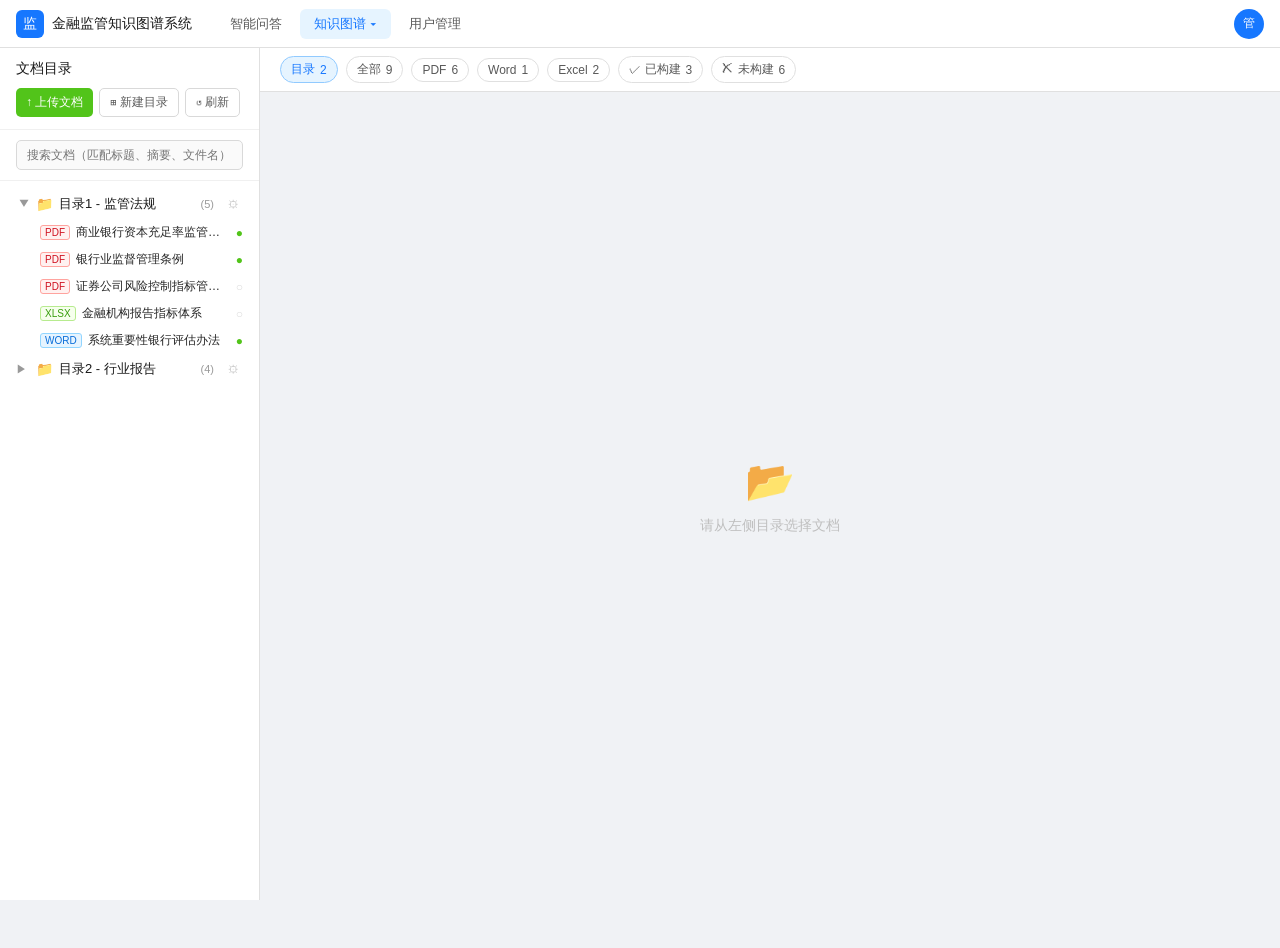
==== kg-system/index.html @ c1313020 "first commit" ====
<!DOCTYPE html>
<html lang="zh-CN">
<head>
<meta charset="UTF-8">
<meta name="viewport" content="width=device-width, initial-scale=1.0">
<title>金融监管知识图谱系统</title>
<style>
*{margin:0;padding:0;box-sizing:border-box}
body{font-family:-apple-system,BlinkMacSystemFont,'Segoe UI','PingFang SC','Microsoft YaHei',sans-serif;font-size:13px;color:#1a1a1a;background:#f0f2f5;height:100vh;overflow:hidden}
/* Top Nav */
.topnav{display:flex;align-items:center;height:48px;background:#fff;border-bottom:0.5px solid #e0e0e0;padding:0 16px;gap:4px;position:fixed;top:0;left:0;right:0;z-index:100}
.topnav .logo{display:flex;align-items:center;gap:8px;margin-right:20px}
.topnav .logo-icon{width:28px;height:28px;background:#1677ff;border-radius:6px;display:flex;align-items:center;justify-content:center;color:#fff;font-size:14px;font-weight:500}
.topnav .logo-text{font-size:14px;font-weight:500;color:#1a1a1a}
.nav-item{padding:6px 14px;border-radius:6px;cursor:pointer;font-size:13px;color:#595959;white-space:nowrap;transition:background 0.15s}
.nav-item:hover{background:#f5f5f5;color:#1a1a1a}
.nav-item.active{color:#1677ff;background:#e6f4ff}
.nav-item.active.kg{color:#1677ff}
.nav-item{position:relative}
.kg-submenu{position:absolute;top:100%;left:0;background:#fff;border:0.5px solid #e0e0e0;border-radius:6px;box-shadow:0 4px 12px rgba(0,0,0,0.1);padding:4px 0;min-width:140px;display:none;z-index:200;margin-top:4px}
.kg-submenu.show{display:block}
.kg-submenu-item{padding:8px 16px;font-size:13px;color:#595959;cursor:pointer;white-space:nowrap;transition:all 0.15s}
.kg-submenu-item:hover{background:#f0f6ff;color:#1677ff}
.nav-sep{flex:1}
.user-avatar{width:30px;height:30px;border-radius:50%;background:#1677ff;color:#fff;display:flex;align-items:center;justify-content:center;font-size:12px;font-weight:500;cursor:pointer}
/* Layout */
.main-layout{display:flex;height:calc(100vh - 48px);margin-top:48px}
/* Sidebar */
.sidebar{width:260px;background:#fff;border-right:0.5px solid #e0e0e0;display:flex;flex-direction:column;flex-shrink:0}
.sidebar-header{padding:12px 16px;border-bottom:0.5px solid #f0f0f0}
.sidebar-title{font-size:14px;font-weight:500;color:#1a1a1a;margin-bottom:10px}
.sidebar-actions{display:flex;gap:6px}
.btn{display:inline-flex;align-items:center;gap:4px;padding:5px 10px;border-radius:5px;font-size:12px;cursor:pointer;border:none;white-space:nowrap;transition:all 0.15s}
.btn-primary{background:#1677ff;color:#fff}
.btn-primary:hover{background:#0d6efd}
.btn-outline{background:#fff;color:#595959;border:0.5px solid #d9d9d9}
.btn-outline:hover{background:#fafafa;color:#1a1a1a}
.btn-success{background:#52c41a;color:#fff}
.btn-success:hover{background:#49b318}
.btn-danger{background:#ff4d4f;color:#fff}
.btn-danger:hover{background:#e84446}
.btn-warning{background:#fa8c16;color:#fff}
.search-box{padding:10px 16px;border-bottom:0.5px solid #f0f0f0}
.search-input{width:100%;height:30px;border:0.5px solid #d9d9d9;border-radius:5px;padding:0 10px;font-size:12px;color:#595959;outline:none;background:#fafafa}
.search-input:focus{border-color:#1677ff;background:#fff}
.tree-area{flex:1;overflow-y:auto;padding:8px 0}
.tree-dir{cursor:pointer}
.tree-dir-header{display:flex;align-items:center;gap:6px;padding:6px 16px;cursor:pointer;transition:background 0.12s}
.tree-dir-header:hover{background:#f5f5f5}
.tree-arrow{width:14px;color:#999;font-size:11px;transition:transform 0.2s;display:inline-block}
.tree-arrow.open{transform:rotate(90deg)}
.dir-icon{color:#faad14;font-size:14px}
.dir-name{flex:1;font-size:13px;color:#1a1a1a}
.dir-count{font-size:11px;color:#999;padding:0 4px}
.tree-files{padding-left:8px}
.tree-file{display:flex;align-items:center;gap:6px;padding:5px 16px 5px 32px;cursor:pointer;border-radius:0;transition:background 0.12s;position:relative}
.tree-file:hover{background:#f0f6ff}
.tree-file.selected{background:#e6f4ff}
.file-type-badge{font-size:10px;padding:1px 4px;border-radius:3px;font-weight:500;flex-shrink:0}
.badge-pdf{background:#fff1f0;color:#cf1322;border:0.5px solid #ffa39e}
.badge-xlsx{background:#f6ffed;color:#389e0d;border:0.5px solid #b7eb8f}
.badge-word{background:#e6f4ff;color:#096dd9;border:0.5px solid #91d5ff}
.file-name{flex:1;font-size:12px;color:#262626;overflow:hidden;text-overflow:ellipsis;white-space:nowrap}
.file-status{width:14px;height:14px;flex-shrink:0}
.status-built{color:#52c41a;font-size:12px}
.status-unbuilt{color:#d9d9d9;font-size:12px}
/* Content area */
.content{flex:1;display:flex;flex-direction:column;overflow:hidden;background:#f0f2f5}
/* Stats bar */
.stats-bar{background:#fff;border-bottom:0.5px solid #e0e0e0;padding:8px 20px;display:flex;align-items:center;gap:8px;flex-shrink:0}
.stat-chip{display:flex;align-items:center;gap:5px;padding:4px 10px;border-radius:16px;font-size:12px;cursor:pointer;border:0.5px solid #e0e0e0;color:#595959;background:#fff;transition:all 0.15s}
.stat-chip:hover{border-color:#1677ff;color:#1677ff}
.stat-chip.active{background:#e6f4ff;border-color:#91caff;color:#1677ff}
.stat-chip .count{font-weight:500}
/* Doc view */
.doc-view{flex:1;overflow:hidden;display:flex;flex-direction:column}
.doc-header{background:#fff;border-bottom:0.5px solid #e0e0e0;padding:12px 20px;flex-shrink:0}
.doc-title-row{display:flex;align-items:center;justify-content:space-between;margin-bottom:8px}
.doc-title{font-size:15px;font-weight:500;color:#1a1a1a}
.doc-actions{display:flex;gap:6px;align-items:center}
.doc-meta-row{display:flex;align-items:center;gap:6px;margin-bottom:8px}
.doc-tag{font-size:11px;padding:2px 7px;border-radius:3px;font-weight:500}
.doc-tag-pdf{background:#fff1f0;color:#cf1322;border:0.5px solid #ffa39e}
.doc-tag-unbuilt{background:#fff;color:#8c8c8c;border:0.5px solid #d9d9d9}
.doc-tag-built{background:#f6ffed;color:#389e0d;border:0.5px solid #b7eb8f}
.doc-info{display:flex;align-items:center;gap:16px;font-size:12px;color:#8c8c8c}
.doc-content-tabs{display:flex;gap:0;border-bottom:0.5px solid #e0e0e0;margin-top:8px}
.doc-tab{padding:6px 14px;font-size:12px;cursor:pointer;color:#8c8c8c;border-bottom:2px solid transparent;margin-bottom:-1px}
.doc-tab.active{color:#1677ff;border-bottom-color:#1677ff;font-weight:500}
.doc-body{flex:1;overflow-y:auto;background:#f8f8f8;display:flex;flex-direction:column}
.pdf-preview{padding:16px;display:flex;gap:16px}
.pdf-thumbs{display:flex;flex-direction:column;gap:8px;width:100px;flex-shrink:0}
.pdf-thumb{background:#fff;border:0.5px solid #e0e0e0;border-radius:4px;overflow:hidden;cursor:pointer;text-align:center}
.pdf-thumb.active{border-color:#1677ff}
.pdf-thumb-img{width:100%;height:72px;background:linear-gradient(135deg,#f0f2f5 0%,#e8eaed 100%);display:flex;align-items:center;justify-content:center;color:#bfbfbf;font-size:10px}
.pdf-thumb-num{font-size:10px;color:#8c8c8c;padding:2px 0}
.pdf-main{flex:1;background:#fff;border:0.5px solid #e0e0e0;border-radius:6px;padding:24px;min-height:400px}
.pdf-content-title{font-size:16px;font-weight:500;text-align:center;margin-bottom:8px;color:#1a1a1a}
.pdf-content-sub{font-size:12px;text-align:center;color:#8c8c8c;margin-bottom:4px}
.pdf-content-inst{font-size:11px;text-align:center;color:#8c8c8c;margin-bottom:16px}
.pdf-content-abs{background:#f8f8f8;border-left:3px solid #1677ff;padding:12px 14px;margin-bottom:12px;font-size:12px;line-height:1.7;color:#434343}
.pdf-content-label{font-size:11px;color:#8c8c8c;font-weight:500;margin-bottom:4px}
.pdf-content-body{font-size:12px;line-height:1.8;color:#434343}
/* Extracted content */
.extract-content{padding:16px}
.extract-header{display:flex;align-items:center;justify-content:space-between;margin-bottom:12px}
.extract-title{font-size:13px;font-weight:500;color:#1a1a1a}
.extract-count{font-size:12px;color:#8c8c8c}
.extract-body{background:#fff;border-radius:6px;border:0.5px solid #e0e0e0;padding:16px;font-size:12px;line-height:1.9;color:#434343}
.extract-body table{width:100%;border-collapse:collapse;margin-top:8px}
.extract-body td,th{border:0.5px solid #e0e0e0;padding:6px 10px;font-size:12px}
.extract-body th{background:#fafafa;font-weight:500}
/* Build modal */
.modal-overlay{position:fixed;top:0;left:0;right:0;bottom:0;background:rgba(0,0,0,0.45);z-index:1000;display:flex;align-items:center;justify-content:center}
.modal{background:#fff;border-radius:10px;width:460px;max-width:90vw;overflow:hidden}
.modal-header{padding:16px 20px;border-bottom:0.5px solid #f0f0f0;display:flex;align-items:center;justify-content:space-between}
.modal-title{font-size:14px;font-weight:500;color:#1a1a1a}
.modal-close{cursor:pointer;color:#8c8c8c;font-size:18px;line-height:1}
.modal-body{padding:20px}
.modal-footer{padding:12px 20px;border-top:0.5px solid #f0f0f0;display:flex;justify-content:flex-end;gap:8px}
.build-option{display:flex;align-items:flex-start;gap:10px;padding:12px 14px;border-radius:8px;border:0.5px solid #e0e0e0;cursor:pointer;margin-bottom:10px;transition:all 0.15s}
.build-option:hover{border-color:#1677ff;background:#f0f6ff}
.build-option.selected{border-color:#1677ff;background:#e6f4ff}
.build-option-radio{width:16px;height:16px;border-radius:50%;border:2px solid #d9d9d9;flex-shrink:0;margin-top:1px;position:relative}
.build-option.selected .build-option-radio{border-color:#1677ff}
.build-option.selected .build-option-radio::after{content:'';position:absolute;top:2px;left:2px;right:2px;bottom:2px;border-radius:50%;background:#1677ff}
.build-option-info .label{font-size:13px;font-weight:500;color:#1a1a1a;margin-bottom:2px}
.build-option-info .desc{font-size:12px;color:#8c8c8c}
/* Progress bar */
.build-progress{background:#f6ffed;border:0.5px solid #b7eb8f;border-radius:8px;padding:14px 16px;margin-bottom:12px}
.progress-title{display:flex;align-items:center;gap:8px;margin-bottom:8px}
.progress-dot{width:8px;height:8px;border-radius:50%;background:#52c41a;animation:pulse 1s infinite}
@keyframes pulse{0%,100%{opacity:1}50%{opacity:0.4}}
.progress-label{font-size:13px;font-weight:500;color:#1a1a1a}
.progress-link{font-size:12px;color:#1677ff;cursor:pointer;margin-left:auto}
.progress-bar-wrap{background:#e0e0e0;border-radius:4px;height:6px;margin-bottom:6px;overflow:hidden}
.progress-bar-fill{height:100%;border-radius:4px;background:#52c41a;transition:width 0.5s ease}
.progress-pct{font-size:12px;color:#52c41a;text-align:right}
.progress-step{font-size:12px;color:#8c8c8c}
/* KG Management */
.kg-page{flex:1;overflow-y:auto;padding:20px}
.kg-page-header{background:#fff;border-radius:8px;padding:16px 20px;margin-bottom:16px;border:0.5px solid #e0e0e0}
.kg-page-title{font-size:15px;font-weight:500;color:#1a1a1a;margin-bottom:4px}
.kg-page-sub{font-size:12px;color:#8c8c8c}
.kg-header-actions{display:flex;gap:8px;margin-top:12px}
/* Stats cards */
.stats-grid{display:grid;grid-template-columns:repeat(4,1fr);gap:12px;margin-bottom:16px}
.stat-card{background:#fff;border-radius:8px;padding:16px;border:0.5px solid #e0e0e0;text-align:center}
.stat-card .num{font-size:28px;font-weight:500;color:#1677ff;margin-bottom:4px}
.stat-card .lbl{font-size:12px;color:#8c8c8c}
/* Tag cloud */
.tag-section{background:#fff;border-radius:8px;padding:16px 20px;margin-bottom:16px;border:0.5px solid #e0e0e0}
.tag-section-title{font-size:13px;font-weight:500;color:#1a1a1a;margin-bottom:10px}
.tag-cloud{display:flex;flex-wrap:wrap;gap:6px}
.tag-item{display:inline-flex;align-items:center;gap:4px;font-size:12px;padding:3px 8px;border-radius:12px;cursor:pointer;transition:all 0.15s}
/* Node mgmt table */
.table-section{background:#fff;border-radius:8px;padding:0;border:0.5px solid #e0e0e0;overflow:hidden;margin-bottom:16px}
.table-header{display:flex;align-items:center;justify-content:space-between;padding:12px 16px;border-bottom:0.5px solid #f0f0f0}
.table-header-title{font-size:13px;font-weight:500;color:#1a1a1a}
.table-filters{display:flex;gap:8px;align-items:center}
.filter-select{height:28px;border:0.5px solid #d9d9d9;border-radius:5px;padding:0 8px;font-size:12px;color:#595959;outline:none;background:#fff;cursor:pointer}
table.data-table{width:100%;border-collapse:collapse}
table.data-table th{background:#fafafa;font-size:12px;font-weight:500;color:#8c8c8c;padding:8px 14px;text-align:left;border-bottom:0.5px solid #f0f0f0;white-space:nowrap}
table.data-table td{font-size:12px;color:#434343;padding:9px 14px;border-bottom:0.5px solid #f5f5f5}
table.data-table tr:last-child td{border-bottom:none}
table.data-table tr:hover td{background:#fafafe}
.node-dot{display:inline-block;width:8px;height:8px;border-radius:50%;margin-right:5px}
.op-link{color:#1677ff;cursor:pointer;font-size:12px;margin-right:8px}
.op-link:hover{text-decoration:underline}
.op-link.danger{color:#ff4d4f}
/* KG Visualization */
.vis-page{flex:1;overflow:hidden;position:relative}
.vis-toolbar{position:absolute;top:12px;left:50%;transform:translateX(-50%);display:flex;gap:6px;z-index:10;background:#fff;border-radius:20px;padding:5px 10px;border:0.5px solid #e0e0e0}
.vis-tool-btn{padding:4px 10px;border-radius:14px;font-size:12px;cursor:pointer;color:#595959;border:none;background:transparent;transition:all 0.15s}
.vis-tool-btn:hover{background:#f0f0f0;color:#1a1a1a}
.vis-tool-btn.active{background:#e6f4ff;color:#1677ff}
.vis-legend{position:absolute;right:16px;top:140px;background:#fff;border:0.5px solid #e0e0e0;border-radius:8px;padding:12px 14px;z-index:10}
.vis-legend-title{font-size:12px;font-weight:500;color:#1a1a1a;margin-bottom:8px}
.vis-legend-item{display:flex;align-items:center;gap:6px;margin-bottom:5px;font-size:11px;color:#595959;cursor:pointer}
.vis-legend-dot{width:10px;height:10px;border-radius:50%;flex-shrink:0}
.vis-rel-filter-item{display:flex;align-items:center;gap:4px;font-size:12px;color:#595959;cursor:pointer;white-space:nowrap}
.vis-rel-filter-item input[type="checkbox"]{width:14px;height:14px;cursor:pointer;accent-color:#1677ff}
.vis-rel-filter-item.disabled{color:#bfbfbf;opacity:0.6}
.vis-svg{width:100%;height:100%}
.vis-node{cursor:pointer;transition:opacity 0.2s}
.vis-node:hover .node-circle{stroke-width:2.5}
.vis-label{font-size:10px;fill:#1a1a1a;text-anchor:middle;pointer-events:none}
.vis-edge-label{font-size:9px;fill:#8c8c8c}
/* Tabs */
.sub-tabs{display:flex;padding:12px 20px 0;gap:0;background:#fff;border-bottom:0.5px solid #e0e0e0}
.sub-tab{padding:8px 16px;font-size:13px;cursor:pointer;color:#8c8c8c;border-bottom:2px solid transparent;margin-bottom:-1px;transition:all 0.15s}
.sub-tab:hover{color:#1a1a1a}
.sub-tab.active{color:#1677ff;border-bottom-color:#1677ff;font-weight:500}
/* Toast */
.toast{position:fixed;top:64px;left:50%;transform:translateX(-50%);background:#fff;border:0.5px solid #b7eb8f;border-radius:8px;padding:10px 16px;font-size:13px;color:#389e0d;z-index:2000;display:flex;align-items:center;gap:8px;box-shadow:0 4px 12px rgba(0,0,0,0.1)}
.toast.hide{display:none}
/* scrollbar */
::-webkit-scrollbar{width:5px;height:5px}
::-webkit-scrollbar-track{background:transparent}
::-webkit-scrollbar-thumb{background:#e0e0e0;border-radius:3px}
::-webkit-scrollbar-thumb:hover{background:#bfbfbf}
.hidden{display:none!important}
</style>
</head>
<body>

<!-- Top Nav -->
<nav class="topnav">
  <div class="logo">
    <div class="logo-icon">监</div>
    <div class="logo-text">金融监管知识图谱系统</div>
  </div>
  <div class="nav-item" onclick="switchNav('qa')">智能问答</div>
  <div class="nav-item active kg" id="nav-kg" onclick="toggleKgMenu(event)">
    知识图谱 ▾
    <div class="kg-submenu" id="kgSubmenu">
      <div class="kg-submenu-item" onclick="switchNav('kg-docs');event.stopPropagation()">文档管理</div>
      <div class="kg-submenu-item" onclick="switchNav('kg-manage');event.stopPropagation()">图谱管理</div>
      <div class="kg-submenu-item" onclick="switchNav('kg-vis');event.stopPropagation()">图谱可视化</div>
    </div>
  </div>
  <div class="nav-item" onclick="switchNav('user')">用户管理</div>
  <div class="nav-sep"></div>
  <div class="user-avatar">管</div>
</nav>

<!-- Main Layout -->
<div class="main-layout">

  <!-- Sidebar -->
  <div class="sidebar" id="sidebar">
    <div class="sidebar-header">
      <div class="sidebar-title">文档目录</div>
      <div class="sidebar-actions">
        <button class="btn btn-success" onclick="showUpload()">↑ 上传文档</button>
        <button class="btn btn-outline" onclick="showNewDir()">⊞ 新建目录</button>
        <button class="btn btn-outline" onclick="">↺ 刷新</button>
      </div>
    </div>
    <div class="search-box">
      <input class="search-input" placeholder="搜索文档（匹配标题、摘要、文件名）" />
    </div>
    <div class="tree-area" id="treeArea"></div>
  </div>

  <!-- Content -->
  <div class="content" id="mainContent">
    <!-- Stats Bar -->
    <div class="stats-bar" id="statsBar">
      <div class="stat-chip active" onclick="filterType('all')"><span>目录</span><span class="count" id="countDir">2</span></div>
      <div class="stat-chip" onclick="filterType('all')"><span>全部</span><span class="count" id="countAll">9</span></div>
      <div class="stat-chip" onclick="filterType('pdf')"><span>PDF</span><span class="count" id="countPdf">6</span></div>
      <div class="stat-chip" onclick="filterType('word')"><span>Word</span><span class="count" id="countWord">1</span></div>
      <div class="stat-chip" onclick="filterType('excel')"><span>Excel</span><span class="count" id="countExcel">2</span></div>
      <div class="stat-chip" onclick="filterBuilt('built')"><span>✓ 已构建</span><span class="count" id="countBuilt">3</span></div>
      <div class="stat-chip" onclick="filterBuilt('unbuilt')"><span>✗ 未构建</span><span class="count" id="countUnbuilt">6</span></div>
    </div>
    <!-- Doc View placeholder -->
    <div id="docView" class="doc-view">
      <div style="flex:1;display:flex;align-items:center;justify-content:center;color:#bfbfbf;flex-direction:column;gap:12px">
        <div style="font-size:40px">📂</div>
        <div style="font-size:14px">请从左侧目录选择文档</div>
      </div>
    </div>
    <!-- KG Management Page -->
    <div id="kgManagePage" class="hidden" style="flex:1;overflow:hidden;display:flex;flex-direction:column">
      <div class="sub-tabs" id="kgSubTabs" style="display:none">
        <div class="sub-tab active" id="tab-overview" onclick="switchKgTab('overview')">图谱概览</div>
      </div>
      <div class="kg-page" id="kgPageContent"></div>
    </div>
    <!-- KG Visualization Page -->
    <div id="kgVisPage" class="hidden" style="flex:1;overflow:hidden;position:relative;background:#f8f9fc">
      <!-- 标题栏 -->
      <div style="position:absolute;top:0;left:0;right:0;height:48px;background:#fff;border-bottom:0.5px solid #e0e0e0;display:flex;align-items:center;justify-content:space-between;padding:0 20px;z-index:15">
        <div style="font-size:15px;font-weight:500;color:#1a1a1a">金融监管知识图谱可视化</div>
        <div style="display:flex;gap:8px;align-items:center">
          <button class="btn btn-primary" style="font-size:12px;padding:5px 14px" onclick="renderVis()">↺ 刷新图谱</button>
          <button class="btn btn-outline" style="font-size:12px;padding:5px 14px" onclick="resetVisLayout()">⟲ 重置布局</button>
          <button class="btn btn-outline" style="font-size:12px;padding:5px 14px" onclick="showPage('docs');currentTab='kg';renderDocView();setTimeout(()=>renderDocKg(),80)">← 返回</button>
        </div>
      </div>
      <!-- 关系类型过滤 -->
      <div style="position:absolute;top:48px;left:0;right:0;background:#fff;border-bottom:0.5px solid #e0e0e0;padding:10px 20px;z-index:14;display:flex;align-items:flex-start;gap:10px;flex-wrap:wrap">
        <span style="font-size:12px;color:#8c8c8c;white-space:nowrap;margin-top:2px">关系类型过滤:</span>
        <div id="visRelFilter" style="display:flex;gap:8px;flex-wrap:wrap;align-items:center"></div>
      </div>
      <!-- 工具栏 -->
      <div class="vis-toolbar" style="top:96px;flex-wrap:wrap;max-width:90%;justify-content:flex-start">
        <button class="vis-tool-btn active" onclick="switchVisMode('all',this)">全图</button>
        <button class="vis-tool-btn" onclick="switchVisMode('doc',this)">按文档</button>
        <button class="vis-tool-btn" onclick="switchVisMode('type',this)">按类型</button>
        <button class="vis-tool-btn" onclick="switchVisMode('rel',this)">按关系</button>
        <button class="vis-tool-btn" onclick="if(simRef)simRef.stop()">暂停</button>
        <div style="width:1px;height:20px;background:#e0e0e0;margin:0 6px"></div>
        <!-- 布局设置 -->
        <select id="visLayoutSelect" onchange="changeVisLayout(this.value)" style="height:26px;border:0.5px solid #d9d9d9;border-radius:14px;padding:0 10px;font-size:12px;color:#595959;background:#fff;cursor:pointer;outline:none">
          <option value="force">力导向布局</option>
          <option value="circular">圆形布局</option>
          <option value="radial">辐射布局</option>
        </select>
        <!-- 显示数量 -->
        <select id="visLimitSelect" onchange="changeVisLimit(this.value)" style="height:26px;border:0.5px solid #d9d9d9;border-radius:14px;padding:0 10px;font-size:12px;color:#595959;background:#fff;cursor:pointer;outline:none">
          <option value="50">显示50条</option>
          <option value="100" selected>显示100条</option>
          <option value="200">显示200条</option>
          <option value="500">显示500条</option>
          <option value="all">显示全部</option>
        </select>
        <!-- 搜索节点 -->
        <div style="display:flex;align-items:center;gap:4px;background:#f5f5f5;border-radius:14px;padding:0 10px;height:26px">
          <span style="font-size:12px;color:#8c8c8c">🔍</span>
          <input id="visSearchInput" type="text" placeholder="搜索节点" onkeydown="if(event.key==='Enter')searchVisNode()" style="border:none;background:transparent;outline:none;font-size:12px;color:#595959;width:80px">
          <select id="visDepthSelect" onchange="searchVisNode()" style="border:none;background:transparent;outline:none;font-size:11px;color:#8c8c8c;cursor:pointer;padding:0">
            <option value="1">1级</option>
            <option value="2" selected>2级</option>
            <option value="3">3级</option>
          </select>
        </div>
        <button id="visSearchBtn" class="vis-tool-btn" onclick="searchVisNode()" style="background:#e6f4ff;color:#1677ff">查找</button>
      </div>
      <div id="kgLegend" class="vis-legend" style="top:136px"></div>
      <div id="visNodePanel" style="display:none;position:absolute;right:16px;top:136px;width:210px;background:#fff;border:0.5px solid #e0e0e0;border-radius:8px;padding:14px;z-index:20">
        <div style="font-size:12px;font-weight:500;color:#1a1a1a;margin-bottom:10px">节点详情</div>
        <div id="visNodeContent"></div>
        <button onclick="closeVisNodeInfo()" style="margin-top:10px;width:100%;border:0.5px solid #d9d9d9;background:#fff;border-radius:5px;padding:4px;font-size:12px;cursor:pointer;color:#595959">关闭</button>
      </div>
      <svg id="visSvg" class="vis-svg" style="width:100%;height:calc(100% - 96px);margin-top:96px"></svg>
    </div>

    <!-- QA Page -->
    <div id="qaPage" class="hidden" style="flex:1;overflow:hidden;display:flex;flex-direction:column">
      <div style="display:flex;flex:1;overflow:hidden">
        <!-- Left: Sessions -->
        <div style="width:240px;background:#fff;border-right:0.5px solid #e0e0e0;display:flex;flex-direction:column">
          <div style="padding:12px 16px;border-bottom:0.5px solid #f0f0f0;display:flex;align-items:center;justify-content:space-between">
            <span style="font-size:13px;font-weight:500;color:#1a1a1a">会话列表</span>
            <button onclick="qaCreateSession()" style="width:24px;height:24px;border-radius:50%;background:#1677ff;color:#fff;border:none;cursor:pointer;font-size:14px;display:flex;align-items:center;justify-content:center">+</button>
          </div>
          <div id="qaSessionList" style="flex:1;overflow-y:auto;padding:8px"></div>
        </div>
        <!-- Center: Chat -->
        <div style="flex:1;display:flex;flex-direction:column;min-width:0;background:#fff">
          <div style="padding:12px 20px;border-bottom:0.5px solid #f0f0f0;display:flex;align-items:center;justify-content:space-between">
            <span id="qaChatTitle" style="font-size:14px;font-weight:500;color:#1a1a1a">新会话</span>
            <div style="display:flex;gap:8px">
              <button onclick="qaClearSession()" class="btn btn-outline" style="font-size:12px;padding:5px 12px">🗑 清空</button>
              <button onclick="qaExportSession()" class="btn btn-primary" style="font-size:12px;padding:5px 12px">📥 导出</button>
            </div>
          </div>
          <div id="qaMessages" style="flex:1;overflow-y:auto;padding:20px">
            <div id="qaWelcome" style="display:flex;flex-direction:column;align-items:center;justify-content:center;height:100%;text-align:center">
              <div style="width:56px;height:56px;border-radius:50%;background:#e6f4ff;display:flex;align-items:center;justify-content:center;font-size:24px;margin-bottom:16px">🤖</div>
              <div style="font-size:18px;font-weight:500;color:#1a1a1a;margin-bottom:8px">欢迎使用金融监管智能问答系统</div>
              <div style="font-size:14px;color:#8c8c8c;margin-bottom:24px;max-width:400px;line-height:1.6">基于知识图谱和大语言模型，为您提供专业的金融监管知识问答服务</div>
              <div style="width:100%;max-width:500px;display:flex;flex-direction:column;gap:8px;text-align:left">
                <div onclick="qaAsk('商业银行资本充足率的要求是什么？')" style="display:flex;align-items:center;gap:10px;padding:10px 14px;background:#f8f9fc;border-radius:8px;cursor:pointer;border:0.5px solid transparent;transition:all 0.15s" onmouseover="this.style.background='#e6f4ff';this.style.borderColor='#1677ff'" onmouseout="this.style.background='#f8f9fc';this.style.borderColor='transparent'">
                  <span style="font-size:16px">🏦</span>
                  <span style="font-size:14px;color:#1a1a1a">商业银行资本充足率的要求是什么？</span>
                </div>
                <div onclick="qaAsk('流动性风险监管指标有哪些？')" style="display:flex;align-items:center;gap:10px;padding:10px 14px;background:#f8f9fc;border-radius:8px;cursor:pointer;border:0.5px solid transparent;transition:all 0.15s" onmouseover="this.style.background='#e6f4ff';this.style.borderColor='#1677ff'" onmouseout="this.style.background='#f8f9fc';this.style.borderColor='transparent'">
                  <span style="font-size:16px">📊</span>
                  <span style="font-size:14px;color:#1a1a1a">流动性风险监管指标有哪些？</span>
                </div>
                <div onclick="qaAsk('反洗钱合规要求是什么？')" style="display:flex;align-items:center;gap:10px;padding:10px 14px;background:#f8f9fc;border-radius:8px;cursor:pointer;border:0.5px solid transparent;transition:all 0.15s" onmouseover="this.style.background='#e6f4ff';this.style.borderColor='#1677ff'" onmouseout="this.style.background='#f8f9fc';this.style.borderColor='transparent'">
                  <span style="font-size:16px">🔒</span>
                  <span style="font-size:14px;color:#1a1a1a">反洗钱合规要求是什么？</span>
                </div>
                <div onclick="qaAsk('系统重要性银行的附加监管要求？')" style="display:flex;align-items:center;gap:10px;padding:10px 14px;background:#f8f9fc;border-radius:8px;cursor:pointer;border:0.5px solid transparent;transition:all 0.15s" onmouseover="this.style.background='#e6f4ff';this.style.borderColor='#1677ff'" onmouseout="this.style.background='#f8f9fc';this.style.borderColor='transparent'">
                  <span style="font-size:16px">⭐</span>
                  <span style="font-size:14px;color:#1a1a1a">系统重要性银行的附加监管要求？</span>
                </div>
              </div>
            </div>
          </div>
          <div style="padding:12px 20px;border-top:0.5px solid #f0f0f0">
            <div style="display:flex;gap:10px;align-items:flex-end">
              <textarea id="qaInput" style="flex:1;min-height:50px;max-height:100px;border:0.5px solid #d9d9d9;border-radius:8px;padding:10px 12px;font-size:13px;resize:none;outline:none;font-family:inherit;line-height:1.5" placeholder="请输入您的问题..." onkeydown="if(event.key==='Enter'&&!event.shiftKey){event.preventDefault();qaSend()}"></textarea>
              <button id="qaSendBtn" onclick="qaSend()" style="height:50px;padding:0 18px;background:#1677ff;color:#fff;border:none;border-radius:8px;font-size:13px;cursor:pointer">发送</button>
            </div>
          </div>
        </div>
        <!-- Right: Retrieval Panel (hidden initially, shown after search) -->
        <div id="qaRetrievalPanel" style="width:300px;background:#fff;border-left:0.5px solid #e0e0e0;display:none;flex-direction:column;overflow:hidden">
          <div style="padding:12px 16px;border-bottom:0.5px solid #f0f0f0;flex-shrink:0">
            <span style="font-size:13px;font-weight:500;color:#1a1a1a">🔍 检索结果</span>
          </div>
          <!-- 关键词区域 -->
          <div id="qaKeywordsSection" style="padding:12px 16px;border-bottom:0.5px solid #f0f0f0;flex-shrink:0">
            <div style="font-size:11px;color:#8c8c8c;margin-bottom:8px">关键词</div>
            <div id="qaKeywordsList" style="display:flex;flex-wrap:wrap;gap:5px"></div>
          </div>
          <!-- 实体区域 -->
          <div id="qaEntitiesSection" style="padding:12px 16px;border-bottom:0.5px solid #f0f0f0;flex-shrink:0">
            <div style="font-size:11px;color:#8c8c8c;margin-bottom:8px">相关实体</div>
            <div id="qaEntitiesList" style="display:flex;flex-wrap:wrap;gap:5px"></div>
          </div>
          <!-- 图谱可视化区域 -->
          <div style="flex:1;overflow:hidden;position:relative;background:#f8f9fc;display:flex;flex-direction:column;min-height:160px">
            <div style="padding:8px 12px;font-size:11px;color:#8c8c8c;border-bottom:0.5px solid #f0f0f0;flex-shrink:0">知识图谱</div>
            <svg id="qaKgVizSvg" style="flex:1;width:100%;min-height:120px"></svg>
            <div id="qaKgFullscreenBtn" style="display:none;position:absolute;top:32px;right:8px;width:28px;height:28px;border-radius:5px;background:rgba(255,255,255,0.95);border:0.5px solid #e0e0e0;display:flex;align-items:center;justify-content:center;cursor:pointer;font-size:14px;color:#666" onclick="qaOpenFullscreen()">⛶</div>
          </div>
          <!-- 图谱上下文区域 -->
          <div id="qaKgContext" style="display:none;border-top:0.5px solid #f0f0f0;max-height:140px;overflow-y:auto;padding:12px;flex-shrink:0">
            <div style="font-size:11px;font-weight:500;color:#1a1a1a;margin-bottom:8px">📋 图谱上下文</div>
            <div id="qaKgContextList"></div>
          </div>
        </div>
      </div>
    </div>
  </div>
</div>

<!-- Build Modal -->
<div class="modal-overlay hidden" id="buildModal">
  <div class="modal">
    <div class="modal-header">
      <div class="modal-title">构建知识图谱</div>
      <div class="modal-close" onclick="closeBuildModal()">×</div>
    </div>
    <div class="modal-body">
      <div style="font-size:12px;color:#8c8c8c;margin-bottom:12px">选择构建范围：</div>
      <div class="build-option selected" id="build-single" onclick="selectBuildOpt('single')">
        <div class="build-option-radio" id="radio-single"></div>
        <div class="build-option-info">
          <div class="label">构建当前文档</div>
          <div class="desc" id="buildDocName">仅对当前选中文档构建知识图谱</div>
        </div>
      </div>
      <div class="build-option" id="build-dir" onclick="selectBuildOpt('dir')">
        <div class="build-option-radio" id="radio-dir"></div>
        <div class="build-option-info">
          <div class="label">按目录构建</div>
          <div class="desc">对当前目录下所有文档批量构建知识图谱</div>
        </div>
      </div>
      <div class="build-option" id="build-all" onclick="selectBuildOpt('all')">
        <div class="build-option-radio" id="radio-all"></div>
        <div class="build-option-info">
          <div class="label">全量构建</div>
          <div class="desc">对所有未构建文档进行全量构建</div>
        </div>
      </div>
    </div>
    <div class="modal-footer">
      <button class="btn btn-outline" onclick="closeBuildModal()">取消</button>
      <button class="btn btn-primary" onclick="startBuild()">开始构建</button>
    </div>
  </div>
</div>

<!-- Upload Modal -->
<div class="modal-overlay hidden" id="uploadModal">
  <div class="modal">
    <div class="modal-header">
      <div class="modal-title">上传文档</div>
      <div class="modal-close" onclick="document.getElementById('uploadModal').classList.add('hidden')">×</div>
    </div>
    <div class="modal-body">
      <div style="border:1.5px dashed #d9d9d9;border-radius:8px;padding:32px;text-align:center;color:#8c8c8c;cursor:pointer;transition:all 0.15s" onmouseover="this.style.borderColor='#1677ff'" onmouseout="this.style.borderColor='#d9d9d9'">
        <div style="font-size:32px;margin-bottom:8px">📄</div>
        <div style="font-size:13px;color:#1a1a1a;margin-bottom:4px">点击或拖拽文件到此区域上传</div>
        <div style="font-size:12px">支持 PDF、Word、Excel、TXT 格式，单文件不超过 50MB</div>
      </div>
      <div style="margin-top:12px">
        <div style="font-size:12px;color:#8c8c8c;margin-bottom:6px">上传目录：</div>
        <select class="filter-select" style="width:100%;height:32px" id="uploadDirSelect">
          <option value="1">目录1 - 监管法规</option>
          <option value="2">目录2 - 行业报告</option>
        </select>
      </div>
    </div>
    <div class="modal-footer">
      <button class="btn btn-outline" onclick="document.getElementById('uploadModal').classList.add('hidden')">取消</button>
      <button class="btn btn-primary" onclick="document.getElementById('uploadModal').classList.add('hidden');showToast('文档上传成功')">确认上传</button>
    </div>
  </div>
</div>

<!-- NewDir Modal -->
<div class="modal-overlay hidden" id="newDirModal">
  <div class="modal" style="width:380px">
    <div class="modal-header">
      <div class="modal-title">新建目录</div>
      <div class="modal-close" onclick="document.getElementById('newDirModal').classList.add('hidden')">×</div>
    </div>
    <div class="modal-body">
      <div style="font-size:12px;color:#8c8c8c;margin-bottom:6px">目录名称</div>
      <input style="width:100%;height:32px;border:0.5px solid #d9d9d9;border-radius:5px;padding:0 10px;font-size:13px;outline:none" placeholder="请输入目录名称" id="newDirInput" />
    </div>
    <div class="modal-footer">
      <button class="btn btn-outline" onclick="document.getElementById('newDirModal').classList.add('hidden')">取消</button>
      <button class="btn btn-primary" onclick="createDir()">确认</button>
    </div>
  </div>
</div>

<!-- RenameDir Modal -->
<div class="modal-overlay hidden" id="renameDirModal">
  <div class="modal" style="width:380px">
    <div class="modal-header">
      <div class="modal-title">重命名目录</div>
      <div class="modal-close" onclick="document.getElementById('renameDirModal').classList.add('hidden')">×</div>
    </div>
    <div class="modal-body">
      <input type="hidden" id="renameDirId" />
      <div style="font-size:12px;color:#8c8c8c;margin-bottom:6px">目录名称</div>
      <input style="width:100%;height:32px;border:0.5px solid #d9d9d9;border-radius:5px;padding:0 10px;font-size:13px;outline:none" placeholder="请输入目录名称" id="renameDirInput" />
    </div>
    <div class="modal-footer">
      <button class="btn btn-outline" onclick="document.getElementById('renameDirModal').classList.add('hidden')">取消</button>
      <button class="btn btn-primary" onclick="doRenameDir()">确认</button>
    </div>
  </div>
</div>

<!-- Edit Node Modal -->
<div class="modal-overlay hidden" id="editNodeModal">
  <div class="modal" style="width:420px">
    <div class="modal-header">
      <div class="modal-title">编辑节点</div>
      <div class="modal-close" onclick="document.getElementById('editNodeModal').classList.add('hidden')">×</div>
    </div>
    <div class="modal-body">
      <input type="hidden" id="editNodeId" />
      <div style="margin-bottom:14px">
        <div style="font-size:12px;color:#8c8c8c;margin-bottom:6px">节点名称</div>
        <input id="editNodeName" style="width:100%;height:32px;border:0.5px solid #d9d9d9;border-radius:5px;padding:0 10px;font-size:13px;outline:none;background:#f5f5f5;color:#8c8c8c" readonly />
      </div>
      <div style="margin-bottom:14px">
        <div style="font-size:12px;color:#8c8c8c;margin-bottom:6px">节点类型</div>
        <input id="editNodeType" style="width:100%;height:32px;border:0.5px solid #d9d9d9;border-radius:5px;padding:0 10px;font-size:13px;outline:none;background:#f5f5f5;color:#8c8c8c" readonly />
      </div>
      <div style="margin-bottom:14px">
        <div style="font-size:12px;color:#8c8c8c;margin-bottom:6px">节点描述</div>
        <textarea id="editNodeDesc" style="width:100%;height:80px;border:0.5px solid #d9d9d9;border-radius:5px;padding:8px 10px;font-size:13px;outline:none;resize:none" placeholder="请输入节点描述"></textarea>
      </div>
    </div>
    <div class="modal-footer">
      <button class="btn btn-outline" onclick="document.getElementById('editNodeModal').classList.add('hidden')">取消</button>
      <button class="btn btn-primary" onclick="doEditNode()">保存</button>
    </div>
  </div>
</div>

<!-- Add Triple Modal -->
<div class="modal-overlay hidden" id="addTripleModal">
  <div class="modal" style="width:460px">
    <div class="modal-header">
      <div class="modal-title">新增三元组</div>
      <div class="modal-close" onclick="document.getElementById('addTripleModal').classList.add('hidden')">×</div>
    </div>
    <div class="modal-body">
      <div style="margin-bottom:14px">
        <div style="font-size:12px;color:#8c8c8c;margin-bottom:6px">头实体名称</div>
        <input id="addTripleHeadName" style="width:100%;height:32px;border:0.5px solid #d9d9d9;border-radius:5px;padding:0 10px;font-size:13px;outline:none" placeholder="请输入头实体名称" />
      </div>
      <div style="margin-bottom:14px">
        <div style="font-size:12px;color:#8c8c8c;margin-bottom:6px">头实体类型</div>
        <select id="addTripleHeadType" style="width:100%;height:32px;border:0.5px solid #d9d9d9;border-radius:5px;padding:0 8px;font-size:13px;outline:none;background:#fff;cursor:pointer">
          <option value="">选择类型</option>
          ${Object.keys(nodeColors).map(t=>`<option value="${t}">${t}</option>`).join('')}
        </select>
      </div>
      <div style="margin-bottom:14px">
        <div style="font-size:12px;color:#8c8c8c;margin-bottom:6px">关系类型</div>
        <select id="addTripleRel" style="width:100%;height:32px;border:0.5px solid #d9d9d9;border-radius:5px;padding:0 8px;font-size:13px;outline:none;background:#fff;cursor:pointer">
          <option value="">选择关系</option>
          <option>监管</option><option>颁布</option><option>遵循</option><option>制定</option><option>评估</option>
          <option>包含</option><option>申请</option><option>产生</option><option>面临</option><option>影响</option>
          <option>需满足</option><option>计算方式</option><option>指标</option><option>关联</option>
        </select>
      </div>
      <div style="margin-bottom:14px">
        <div style="font-size:12px;color:#8c8c8c;margin-bottom:6px">尾实体名称</div>
        <input id="addTripleTailName" style="width:100%;height:32px;border:0.5px solid #d9d9d9;border-radius:5px;padding:0 10px;font-size:13px;outline:none" placeholder="请输入尾实体名称" />
      </div>
      <div style="margin-bottom:14px">
        <div style="font-size:12px;color:#8c8c8c;margin-bottom:6px">尾实体类型</div>
        <select id="addTripleTailType" style="width:100%;height:32px;border:0.5px solid #d9d9d9;border-radius:5px;padding:0 8px;font-size:13px;outline:none;background:#fff;cursor:pointer">
          <option value="">选择类型</option>
          ${Object.keys(nodeColors).map(t=>`<option value="${t}">${t}</option>`).join('')}
        </select>
      </div>
    </div>
    <div class="modal-footer">
      <button class="btn btn-outline" onclick="document.getElementById('addTripleModal').classList.add('hidden')">取消</button>
      <button class="btn btn-primary" onclick="doAddTriple()">保存</button>
    </div>
  </div>
</div>

<!-- Edit Triple Modal -->
<div class="modal-overlay hidden" id="editTripleModal">
  <div class="modal" style="width:460px">
    <div class="modal-header">
      <div class="modal-title">编辑三元组</div>
      <div class="modal-close" onclick="document.getElementById('editTripleModal').classList.add('hidden')">×</div>
    </div>
    <div class="modal-body">
      <input type="hidden" id="editTripleIdx" />
      <div style="margin-bottom:14px">
        <div style="font-size:12px;color:#8c8c8c;margin-bottom:6px">头实体名称</div>
        <input id="editTripleHeadName" style="width:100%;height:32px;border:0.5px solid #d9d9d9;border-radius:5px;padding:0 10px;font-size:13px;outline:none" placeholder="请输入头实体名称" />
      </div>
      <div style="margin-bottom:14px">
        <div style="font-size:12px;color:#8c8c8c;margin-bottom:6px">头实体类型</div>
        <select id="editTripleHeadType" style="width:100%;height:32px;border:0.5px solid #d9d9d9;border-radius:5px;padding:0 8px;font-size:13px;outline:none;background:#fff;cursor:pointer">
          <option value="">选择类型</option>
          ${Object.keys(nodeColors).map(t=>`<option value="${t}">${t}</option>`).join('')}
        </select>
      </div>
      <div style="margin-bottom:14px">
        <div style="font-size:12px;color:#8c8c8c;margin-bottom:6px">关系类型</div>
        <select id="editTripleRel" style="width:100%;height:32px;border:0.5px solid #d9d9d9;border-radius:5px;padding:0 8px;font-size:13px;outline:none;background:#fff;cursor:pointer">
          <option value="">选择关系</option>
          <option>监管</option><option>颁布</option><option>遵循</option><option>制定</option><option>评估</option>
          <option>包含</option><option>申请</option><option>产生</option><option>面临</option><option>影响</option>
          <option>需满足</option><option>计算方式</option><option>指标</option><option>关联</option>
        </select>
      </div>
      <div style="margin-bottom:14px">
        <div style="font-size:12px;color:#8c8c8c;margin-bottom:6px">尾实体名称</div>
        <input id="editTripleTailName" style="width:100%;height:32px;border:0.5px solid #d9d9d9;border-radius:5px;padding:0 10px;font-size:13px;outline:none" placeholder="请输入尾实体名称" />
      </div>
      <div style="margin-bottom:14px">
        <div style="font-size:12px;color:#8c8c8c;margin-bottom:6px">尾实体类型</div>
        <select id="editTripleTailType" style="width:100%;height:32px;border:0.5px solid #d9d9d9;border-radius:5px;padding:0 8px;font-size:13px;outline:none;background:#fff;cursor:pointer">
          <option value="">选择类型</option>
          ${Object.keys(nodeColors).map(t=>`<option value="${t}">${t}</option>`).join('')}
        </select>
      </div>
    </div>
    <div class="modal-footer">
      <button class="btn btn-outline" onclick="document.getElementById('editTripleModal').classList.add('hidden')">取消</button>
      <button class="btn btn-primary" onclick="doEditTriple()">保存</button>
    </div>
  </div>
</div>

<!-- Toast -->
<div class="toast hide" id="toast">
  <span style="color:#52c41a">✓</span>
  <span id="toastMsg"></span>
</div>

<script>
// ---- Data ----
const nodeColors = {
  '监管机构':'#1677ff','法规文件':'#f5222d','金融机构':'#52c41a','监管指标':'#fa8c16',
  '风险类别':'#722ed1','处罚事项':'#eb2f96','报告要求':'#13c2c2','合规要求':'#fadb14',
  '监管政策':'#2f54eb','市场主体':'#fa541c'
};

const docs = [
  {id:1,dir:1,name:'商业银行资本充足率监管规定',type:'pdf',built:true,size:'2.34 MB',chars:12580,uploader:'admin',date:'2026-05-10 09:30',
   abstract:'本规定依据《商业银行法》及相关法规，对商业银行资本充足率计算方法、最低要求、监控报告等作出详细规定，旨在强化资本约束，防范系统性金融风险。'},
  {id:2,dir:1,name:'银行业监督管理条例',type:'pdf',built:true,size:'1.87 MB',chars:9430,uploader:'admin',date:'2026-05-10 09:45',
   abstract:'本条例规范银行业金融机构的设立、变更、终止及业务范围，明确银行业监督管理机构的职责权限，强化审慎监管要求。'},
  {id:3,dir:1,name:'证券公司风险控制指标管理办法',type:'pdf',built:false,size:'1.56 MB',chars:8920,uploader:'admin',date:'2026-05-11 14:20',
   abstract:'本办法规定证券公司应当持续符合净资本、净资产与负债等各项风险控制指标要求，建立健全风险控制指标监控体系。'},
  {id:4,dir:1,name:'金融机构报告指标体系',type:'xlsx',built:false,size:'186 KB',chars:3240,uploader:'admin',date:'2026-05-11 14:35',
   abstract:''},
  {id:5,dir:1,name:'系统重要性银行评估办法',type:'word',built:true,size:'892 KB',chars:6780,uploader:'admin',date:'2026-05-12 08:00',
   abstract:'本办法对系统重要性银行的评估方法、附加监管要求及恢复处置计划进行了规定，以强化对系统重要性银行的审慎监管。'},
  {id:6,dir:2,name:'反洗钱监管要求与客户尽职调查',type:'pdf',built:false,size:'1.23 MB',chars:7650,uploader:'admin',date:'2026-05-12 09:10',
   abstract:'本文件梳理金融机构反洗钱义务、客户尽职调查程序、可疑交易报告要求，及违规处罚依据。'},
  {id:7,dir:2,name:'保险公司偿付能力监管规则',type:'pdf',built:false,size:'2.01 MB',chars:11200,uploader:'admin',date:'2026-05-12 09:25',
   abstract:''},
  {id:8,dir:2,name:'金融控股公司监督管理试行办法',type:'pdf',built:false,size:'1.44 MB',chars:8930,uploader:'admin',date:'2026-05-12 09:40',
   abstract:''},
  {id:9,dir:2,name:'监管数据汇总2026Q1',type:'xlsx',built:false,size:'412 KB',chars:5610,uploader:'admin',date:'2026-05-12 10:00',
   abstract:''}
];

const dirs = [
  {id:1,name:'目录1 - 监管法规',open:true},
  {id:2,name:'目录2 - 行业报告',open:false}
];

let currentDoc = null;
let currentTab = 'original';
let buildOpt = 'single';
let kgTab = 'overview';
let kgSubTab = 'nodes'; // 节点管理列表 | 三元组管理 二级tab
let currentPage = 'docs'; // docs | kgManage | kgVis

// ---- Render Tree ----
function renderTree(){
  const area = document.getElementById('treeArea');
  area.innerHTML = '';
  dirs.forEach(dir => {
    const dirDocs = docs.filter(d=>d.dir===dir.id);
    const dirEl = document.createElement('div');
    dirEl.className='tree-dir';
    dirEl.innerHTML=`
      <div class="tree-dir-header" onclick="toggleDir(${dir.id})">
        <span class="tree-arrow ${dir.open?'open':''}" id="arr-${dir.id}">▶</span>
        <span class="dir-icon">📁</span>
        <span class="dir-name" id="dir-name-${dir.id}">${dir.name}</span>
        <span class="dir-count">(${dirDocs.length})</span>
        <span class="dir-actions" style="display:none;gap:4px;align-items:center" id="dir-actions-${dir.id}">
          <span style="font-size:11px;color:#1677ff;cursor:pointer;padding:2px 4px;border-radius:3px" onclick="event.stopPropagation();showUploadToDir(${dir.id})" title="上传文档">↑</span>
          <span style="font-size:11px;color:#fa8c16;cursor:pointer;padding:2px 4px;border-radius:3px" onclick="event.stopPropagation();showRenameDir(${dir.id})" title="重命名">✎</span>
          <span style="font-size:11px;color:#ff4d4f;cursor:pointer;padding:2px 4px;border-radius:3px" onclick="event.stopPropagation();deleteDir(${dir.id})" title="删除目录">🗑</span>
        </span>
        <span style="font-size:11px;color:#bfbfbf;cursor:pointer;padding:0 4px" onclick="event.stopPropagation();showBuildDir(${dir.id})">⚙</span>
      </div>
      <div class="tree-files" id="dir-files-${dir.id}" style="${dir.open?'':'display:none'}">
        ${dirDocs.map(d=>`
          <div class="tree-file ${currentDoc&&currentDoc.id===d.id?'selected':''}" id="file-${d.id}" onclick="selectDoc(${d.id})">
            <span class="file-type-badge badge-${d.type==='pdf'?'pdf':d.type==='xlsx'?'xlsx':'word'}">${d.type.toUpperCase()}</span>
            <span class="file-name">${d.name}</span>
            <span class="${d.built?'status-built':'status-unbuilt'}" title="${d.built?'已构建图谱':'未构建图谱'}">${d.built?'●':'○'}</span>
          </div>`).join('')}
      </div>`;
    // hover show actions
    const header=dirEl.querySelector('.tree-dir-header');
    const actions=dirEl.querySelector('.dir-actions');
    header.addEventListener('mouseenter',()=>{if(actions)actions.style.display='flex';});
    header.addEventListener('mouseleave',()=>{if(actions)actions.style.display='none';});
    area.appendChild(dirEl);
  });
}

function toggleDir(id){
  const dir=dirs.find(d=>d.id===id);
  dir.open=!dir.open;
  document.getElementById('dir-files-'+id).style.display=dir.open?'':'none';
  document.getElementById('arr-'+id).className='tree-arrow'+(dir.open?' open':'');
}

// ---- Select Doc ----
function selectDoc(id){
  currentDoc=docs.find(d=>d.id===id);
  currentTab='original';
  showPage('docs');
  renderDocView();
  renderTree();
}

function renderDocView(){
  const v=document.getElementById('docView');
  if(!currentDoc){v.innerHTML='<div style="flex:1;display:flex;align-items:center;justify-content:center;color:#bfbfbf;flex-direction:column;gap:12px"><div style="font-size:40px">📂</div><div style="font-size:14px">请从左侧目录选择文档</div></div>';return;}
  const d=currentDoc;
  const typeClass=d.type==='pdf'?'doc-tag-pdf':d.type==='xlsx'?'doc-tag-pdf':'doc-tag-pdf';
  const builtTag=d.built?'<span class="doc-tag doc-tag-built">已构建图谱</span>':'<span class="doc-tag doc-tag-unbuilt">未构建图谱</span>';
  v.innerHTML=`
    <div class="doc-header">
      <div class="doc-title-row">
        <div class="doc-title">${d.name}</div>
        <div class="doc-actions">
          <button class="btn btn-success" onclick="openBuildModal()" style="font-size:12px">⚡ 构建知识图谱</button>
          <button class="btn btn-outline" style="font-size:12px">✎ 编辑</button>
          <button class="btn btn-outline" style="font-size:12px">↓ 下载</button>
          <button class="btn btn-outline" style="font-size:12px">⛶ 全屏</button>
          <button class="btn btn-danger" style="font-size:12px" onclick="deleteDoc()">删除</button>
          <span style="cursor:pointer;color:#8c8c8c;font-size:18px;margin-left:4px" onclick="currentDoc=null;renderDocView();renderTree()">×</span>
        </div>
      </div>
      <div class="doc-meta-row">
        <span class="doc-tag" style="background:${d.type==='pdf'?'#fff1f0':d.type==='xlsx'?'#f6ffed':'#e6f4ff'};color:${d.type==='pdf'?'#cf1322':d.type==='xlsx'?'#389e0d':'#096dd9'};border:0.5px solid ${d.type==='pdf'?'#ffa39e':d.type==='xlsx'?'#b7eb8f':'#91d5ff'}">${d.type.toUpperCase()}</span>
        ${builtTag}
      </div>
      <div class="doc-info">
        <span>文件名：${d.name}.${d.type}</span>
        <span>文件大小：${d.size}</span>
        <span>上传者：${d.uploader}</span>
        <span>上传时间：${d.date}</span>
        <span>提取字数：${d.chars.toLocaleString()} 字</span>
      </div>
      <div class="doc-content-tabs">
        <div class="doc-tab ${currentTab==='original'?'active':''}" onclick="switchDocTab('original')">原文档</div>
        <div class="doc-tab ${currentTab==='extract'?'active':''}" onclick="switchDocTab('extract')">提取内容</div>
        ${d.built?`<div class="doc-tab ${currentTab==='kg'?'active':''}" onclick="switchDocTab('kg')">知识图谱</div>`:''}
      </div>
    </div>
    <div class="doc-body" id="docBody" style="${currentTab==='kg'?'overflow:hidden;flex:1':'overflow-y:auto'}">${renderDocBody()}</div>`;
}

function switchDocTab(tab){
  currentTab=tab;
  renderDocView();
  if(tab==='kg') setTimeout(()=>renderDocKg(),80);
}

function renderDocBody(){
  const d=currentDoc;
  if(currentTab==='original'){
    if(d.type==='xlsx'){
      return `<div style="flex:1;display:flex;align-items:center;justify-content:center;flex-direction:column;gap:12px;padding:60px;color:#8c8c8c">
        <div style="width:56px;height:56px;border-radius:50%;background:#f0f0f0;display:flex;align-items:center;justify-content:center;font-size:24px">ℹ</div>
        <div style="font-size:14px;font-weight:500;color:#1a1a1a">不支持的文件类型</div>
        <div style="font-size:12px;text-align:center">该文件类型暂不支持在线预览。<br>您可以下载文档后查看。</div>
        <button class="btn btn-primary" style="margin-top:8px">↓ 下载文档</button>
      </div>`;
    }
    return `<div class="pdf-preview">
      <div class="pdf-thumbs">
        ${[1,2,3,4,5].map(n=>`<div class="pdf-thumb ${n===1?'active':''}"><div class="pdf-thumb-img">第${n}页</div><div class="pdf-thumb-num">${n}</div></div>`).join('')}
      </div>
      <div class="pdf-main">
        <div class="pdf-content-title">${d.name}</div>
        ${d.abstract?`
        <div style="margin-bottom:16px">
          <div class="pdf-content-label">文档摘要</div>
          <div class="pdf-content-abs">${d.abstract}</div>
        </div>`:''}
        <div class="pdf-content-label">正文节选</div>
        <div class="pdf-content-body">
          本文件依据相关监管法规，对金融机构的合规要求、风险管控措施、信息披露义务进行了系统性规定。
          <br><br>
          第一章 总则<br>
          第一条 为规范金融机构经营行为，防范金融风险，维护金融稳定，依据《中华人民共和国银行业监督管理法》、《中华人民共和国商业银行法》等法律法规，制定本规定。<br>
          <br>
          第二条 本规定适用于在中华人民共和国境内设立的商业银行、政策性银行及其在境内外的分支机构。
        </div>
      </div>
    </div>`;
  }
  if(currentTab==='extract'){
    if(d.type==='xlsx'){
      return `<div class="extract-content">
        <div class="extract-header">
          <div class="extract-title">文档内容</div>
          <div class="extract-count">共 ${d.chars.toLocaleString()} 字</div>
        </div>
        <div class="extract-body">
          <p>=== Sheet: Sheet1 ===</p>
          <p style="margin-top:8px">金融机构监管指标体系 | 指标类别 | 计算公式 | 监管要求 | 备注</p>
          <p>-----------------------------------</p>
          <table>
            <tr><th>指标名称</th><th>指标类别</th><th>计算公式</th><th>监管要求</th><th>适用机构</th></tr>
            <tr><td>资本充足率</td><td>资本类</td><td>资本净额/风险加权资产</td><td>≥10.5%</td><td>商业银行</td></tr>
            <tr><td>核心一级资本充足率</td><td>资本类</td><td>核心一级资本/风险加权资产</td><td>≥7.5%</td><td>商业银行</td></tr>
            <tr><td>流动性覆盖率</td><td>流动性</td><td>优质流动性资产/未来30天净现金流出</td><td>≥100%</td><td>商业银行</td></tr>
            <tr><td>净稳定资金比例</td><td>流动性</td><td>可用稳定资金/所需稳定资金</td><td>≥100%</td><td>商业银行</td></tr>
            <tr><td>不良贷款率</td><td>资产质量</td><td>不良贷款余额/贷款余额</td><td>≤5%</td><td>商业银行</td></tr>
            <tr><td>净资产负债率</td><td>风险控制</td><td>净资产/负债</td><td>≥20%</td><td>证券公司</td></tr>
          </table>
        </div>
      </div>`;
    }
    return `<div class="extract-content">
      <div class="extract-header">
        <div class="extract-title">文档内容</div>
        <div class="extract-count">共 ${d.chars.toLocaleString()} 字</div>
      </div>
      <div class="extract-body">
        <p><strong>${d.name}</strong></p>
        <p style="margin-top:8px;color:#8c8c8c">提取时间：${d.date} &nbsp;|&nbsp; 提取字数：${d.chars.toLocaleString()} 字</p>
        ${d.abstract?`<p style="margin-top:12px;background:#f8f8f8;padding:10px;border-radius:6px;line-height:1.8">${d.abstract}</p>`:''}
        <p style="margin-top:12px;line-height:1.9">
          第一章 总则<br>
          第一条 为规范金融监管工作，保护金融消费者合法权益，防范和化解金融风险，维护金融稳定，根据相关法律法规，制定本规定。<br><br>
          第二条 本规定所称监管指标，是指用于衡量金融机构稳健经营状况、流动性风险、信用风险、操作风险等各类风险的定量标准。金融监管机构依据本规定对金融机构实施持续性监测与评估。<br><br>
          第三条 金融机构应当按照本规定要求，建立健全内部风险控制体系，确保各项监管指标持续达标，并按规定向监管部门报告。
        </p>
      </div>
    </div>`;
  }
  if(currentTab==='kg'){
    return `<div style="height:100%;display:flex;flex-direction:column;overflow:hidden">
      <div style="display:flex;align-items:center;justify-content:space-between;padding:10px 16px;border-bottom:0.5px solid #f0f0f0;flex-shrink:0;background:#fff">
        <div style="font-size:13px;font-weight:500;color:#1a1a1a">知识图谱 — ${d.name}</div>
        <div style="display:flex;gap:6px;align-items:center">
          <span style="font-size:12px;color:#8c8c8c">节点：<b id="kgNodeCount">-</b>&nbsp; 关系：<b id="kgEdgeCount">-</b></span>
          <button class="btn btn-outline" style="font-size:12px" onclick="showPage('kgVis');renderVis()">⛶ 全屏查看</button>
        </div>
      </div>
      <div style="flex:1;position:relative;overflow:hidden;background:#f8f9fc" id="kgContainer">
        <svg id="docKgSvg" style="width:100%;height:100%;cursor:grab"></svg>
        <div id="nodeInfoPanel" style="display:none;position:absolute;right:12px;top:12px;width:200px;background:#fff;border:0.5px solid #e0e0e0;border-radius:8px;padding:14px;z-index:20">
          <div style="font-size:12px;font-weight:500;color:#1a1a1a;margin-bottom:10px">节点详情</div>
          <div id="nodeInfoContent"></div>
          <button onclick="closeNodeInfo()" style="margin-top:10px;width:100%;border:0.5px solid #d9d9d9;background:#fff;border-radius:5px;padding:4px;font-size:12px;cursor:pointer;color:#595959">关闭</button>
        </div>
      </div>
    </div>`;
  }
  return '';
}

// ---- Build Modal ----
function openBuildModal(){
  if(currentDoc){
    document.getElementById('buildDocName').textContent='当前文档：'+currentDoc.name;
  }
  document.getElementById('buildModal').classList.remove('hidden');
}
function closeBuildModal(){document.getElementById('buildModal').classList.add('hidden')}
function selectBuildOpt(opt){
  buildOpt=opt;
  ['single','dir','all'].forEach(o=>{
    document.getElementById('build-'+o).className='build-option'+(o===opt?' selected':'');
  });
}
function startBuild(){
  closeBuildModal();
  showBuildProgress();
}

// ---- Build Progress ----
function showBuildProgress(){
  const bar=document.getElementById('statsBar');
  bar.innerHTML=`<div class="build-progress" style="flex:1">
    <div class="progress-title">
      <div class="progress-dot"></div>
      <div class="progress-label">正在构建知识图谱</div>
      <div class="progress-link" onclick="hideBuildProgress()">查看详情</div>
    </div>
    <div class="progress-bar-wrap"><div class="progress-bar-fill" id="progFill" style="width:5%"></div></div>
    <div style="display:flex;justify-content:space-between">
      <div class="progress-step" id="progStep">正在提取实体...</div>
      <div class="progress-pct" id="progPct">5%</div>
    </div>
  </div>`;
  const steps=[
    {pct:15,label:'正在分析文档结构...'},
    {pct:30,label:'识别金融实体...'},
    {pct:50,label:'抽取三元组关系...'},
    {pct:70,label:'构建本体映射...'},
    {pct:85,label:'创建约束和索引...'},
    {pct:95,label:'写入图数据库...'},
    {pct:100,label:'构建完成！'}
  ];
  let i=0;
  const iv=setInterval(()=>{
    if(i>=steps.length){
      clearInterval(iv);
      if(currentDoc)currentDoc.built=true;
      renderTree();
      setTimeout(()=>{
        restoreStatsBar();
        renderDocView();
        showToast('构建完成！处理 1 个文档，提取 45 个三元组，创建 22 个节点，23 个关系');
      },500);
      return;
    }
    const s=steps[i++];
    document.getElementById('progFill').style.width=s.pct+'%';
    document.getElementById('progPct').textContent=s.pct+'%';
    document.getElementById('progStep').textContent=s.label;
  },800);
}
function hideBuildProgress(){restoreStatsBar()}
function restoreStatsBar(){
  document.getElementById('statsBar').innerHTML=`
    <div class="stat-chip active"><span>目录</span><span class="count">2</span></div>
    <div class="stat-chip"><span>全部</span><span class="count">9</span></div>
    <div class="stat-chip"><span>PDF</span><span class="count">6</span></div>
    <div class="stat-chip"><span>Word</span><span class="count">1</span></div>
    <div class="stat-chip"><span>Excel</span><span class="count">2</span></div>
    <div class="stat-chip"><span>✓ 已构建</span><span class="count" id="countBuilt">4</span></div>
    <div class="stat-chip"><span>✗ 未构建</span><span class="count" id="countUnbuilt">5</span></div>`;
}

// ---- Page Switch ----
function showPage(page){
  if(simRef){simRef.stop();simRef=null;}
  currentPage=page;
  // 文档目录树仅在 docs 页面显示
  document.getElementById('sidebar').style.display=(page==='docs')?'flex':'none';
  // statsBar 仅在 docs 页面显示
  document.getElementById('statsBar').style.display=(page!=='docs')?'none':'flex';
  document.getElementById('docView').style.display=(page==='docs')?'flex':'none';
  const kgManage=document.getElementById('kgManagePage');
  kgManage.style.display=(page==='kgManage')?'flex':'none';
  kgManage.className=(page==='kgManage')?'':'hidden';
  const kgVisPage=document.getElementById('kgVisPage');
  kgVisPage.className=(page==='kgVis')?'':'hidden';
  kgVisPage.style.display=(page==='kgVis')?'flex':'none';
  const subTabs=document.getElementById('kgSubTabs');
  if(subTabs)subTabs.style.display=(page==='kgManage')?'flex':'none';
  // QA Page
  const qaPage=document.getElementById('qaPage');
  qaPage.className=(page==='qa')?'':'hidden';
  qaPage.style.display=(page==='qa')?'flex':'none';
  if(page==='kgManage'){kgTab='overview';switchKgTab('overview');}
  if(page==='kgVis'){if(Object.keys(visRelFilters).length===0)KG_EDGES.forEach(e=>visRelFilters[e.r]=true);setTimeout(renderVis,80);}
  if(page==='qa'){qaInit();}
}

function toggleKgMenu(ev){
  ev.stopPropagation();
  document.getElementById('kgSubmenu').classList.toggle('show');
}
document.addEventListener('click',function(){document.getElementById('kgSubmenu').classList.remove('show');});

function switchNav(p){
  document.querySelectorAll('.nav-item').forEach(n=>n.classList.remove('active'));
  if(p==='kg-docs'){
    document.getElementById('nav-kg').classList.add('active');
    showPage('docs');
  } else if(p==='kg-manage'){
    document.getElementById('nav-kg').classList.add('active');
    showPage('kgManage');
  } else if(p==='kg-vis'){
    document.getElementById('nav-kg').classList.add('active');
    showPage('kgVis');
  } else if(p==='user'){
    showPage('docs');
    showToast('功能开发中，敬请期待');
  } else if(p==='qa'){
    // 智能问答页面
    document.querySelector('.nav-item[onclick*="qa"]').classList.add('active');
    showPage('qa');
  }
}

// ---- KG Manage ----
const nodeData=[
  {id:1,name:'中国人民银行',type:'监管机构',rels:8,triples:12,source:'商业银行资本充足率监管规定'},
  {id:2,name:'资本充足率',type:'监管指标',rels:5,triples:7,source:'商业银行资本充足率监管规定'},
  {id:3,name:'商业银行',type:'金融机构',rels:11,triples:18,source:'银行业监督管理条例'},
  {id:4,name:'流动性覆盖率',type:'监管指标',rels:4,triples:6,source:'商业银行资本充足率监管规定'},
  {id:5,name:'巴塞尔协议III',type:'法规文件',rels:6,triples:9,source:'商业银行资本充足率监管规定'},
  {id:6,name:'净稳定资金比例',type:'监管指标',rels:3,triples:5,source:'金融机构报告指标体系'},
  {id:7,name:'不良贷款',type:'风险类别',rels:5,triples:8,source:'银行业监督管理条例'},
  {id:8,name:'系统重要性银行',type:'金融机构',rels:7,triples:10,source:'系统重要性银行评估办法'},
  {id:9,name:'附加资本要求',type:'合规要求',rels:4,triples:6,source:'系统重要性银行评估办法'},
  {id:10,name:'中国银保监会',type:'监管机构',rels:9,triples:14,source:'银行业监督管理条例'}
];
const tripleData=[
  {s:'中国人民银行',sType:'监管机构',p:'监管',o:'商业银行',oType:'金融机构',conf:0.97,source:'银行业监督管理条例'},
  {s:'商业银行',sType:'金融机构',p:'遵循',o:'巴塞尔协议III',oType:'法规文件',conf:0.95,source:'商业银行资本充足率监管规定'},
  {s:'资本充足率',sType:'监管指标',p:'监管要求',o:'≥10.5%',oType:'监管指标',conf:0.99,source:'商业银行资本充足率监管规定'},
  {s:'系统重要性银行',sType:'金融机构',p:'需满足',o:'附加资本要求',oType:'合规要求',conf:0.96,source:'系统重要性银行评估办法'},
  {s:'流动性覆盖率',sType:'监管指标',p:'计算方式',o:'优质流动资产/30天净现金流出',oType:'监管指标',conf:0.98,source:'金融机构报告指标体系'},
  {s:'商业银行',sType:'金融机构',p:'面临',o:'不良贷款',oType:'风险类别',conf:0.92,source:'银行业监督管理条例'},
  {s:'中国银保监会',sType:'监管机构',p:'颁布',o:'商业银行资本充足率监管规定',oType:'法规文件',conf:0.99,source:'商业银行资本充足率监管规定'},
  {s:'净稳定资金比例',sType:'监管指标',p:'监管要求',o:'≥100%',oType:'监管指标',conf:0.98,source:'金融机构报告指标体系'},
  {s:'不良贷款',sType:'风险类别',p:'指标',o:'不良贷款率≤5%',oType:'监管指标',conf:0.94,source:'银行业监督管理条例'},
  {s:'中国人民银行',sType:'监管机构',p:'制定',o:'净稳定资金比例',oType:'监管指标',conf:0.95,source:'金融机构报告指标体系'}
];

function renderKgManage(){
  const content=document.getElementById('kgPageContent');
  if(!content)return;
  if(kgTab==='overview'){
    content.innerHTML=`
      <div class="kg-page-header">
        <div style="display:flex;align-items:flex-start;justify-content:space-between">
          <div>
            <div class="kg-page-title">知识图谱管理</div>
            <div class="kg-page-sub">管理金融监管知识图谱，同步文档数据到图数据库</div>
          </div>
          <div style="display:flex;gap:8px">
            <button class="btn btn-success">⊕ 增量构建图谱</button>
            <button class="btn btn-primary">↺ 全量重建图谱</button>
            <button class="btn btn-danger">⊖ 清空图谱</button>
            <button class="btn btn-outline">↺ 刷新统计</button>
          </div>
        </div>
      </div>
      <div class="stats-grid">
        <div class="stat-card"><div class="num">128</div><div class="lbl">节点总数</div></div>
        <div class="stat-card"><div class="num">247</div><div class="lbl">关系总数</div></div>
        <div class="stat-card" style="cursor:pointer"><div class="num" style="font-size:22px">10/18</div><div class="lbl">节点类型数</div></div>
        <div class="stat-card" style="cursor:pointer"><div class="num" style="font-size:22px">15/23</div><div class="lbl">关系类型数</div></div>
      </div>
      <div class="tag-section">
        <div class="tag-section-title">节点类型</div>
        <div class="tag-cloud">
          <span class="tag-item" style="background:#1677ff22;color:#1677ff;border:0.5px solid #1677ff55"><span style="display:inline-block;width:8px;height:8px;border-radius:50%;background:#1677ff;margin-right:4px"></span>监管机构 <span style="background:#1677ff;color:#fff;padding:1px 5px;border-radius:8px;font-size:10px">8</span></span>
          <span class="tag-item" style="background:#f5222d22;color:#f5222d;border:0.5px solid #f5222d55"><span style="display:inline-block;width:8px;height:8px;border-radius:50%;background:#f5222d;margin-right:4px"></span>法规文件 <span style="background:#f5222d;color:#fff;padding:1px 5px;border-radius:8px;font-size:10px">3</span></span>
          <span class="tag-item" style="background:#52c41a22;color:#52c41a;border:0.5px solid #52c41a55"><span style="display:inline-block;width:8px;height:8px;border-radius:50%;background:#52c41a;margin-right:4px"></span>金融机构 <span style="background:#52c41a;color:#fff;padding:1px 5px;border-radius:8px;font-size:10px">14</span></span>
          <span class="tag-item" style="background:#fa8c1622;color:#fa8c16;border:0.5px solid #fa8c1655"><span style="display:inline-block;width:8px;height:8px;border-radius:50%;background:#fa8c16;margin-right:4px"></span>监管指标 <span style="background:#fa8c16;color:#fff;padding:1px 5px;border-radius:8px;font-size:10px">12</span></span>
          <span class="tag-item" style="background:#722ed122;color:#722ed1;border:0.5px solid #722ed155"><span style="display:inline-block;width:8px;height:8px;border-radius:50%;background:#722ed1;margin-right:4px"></span>风险类别 <span style="background:#722ed1;color:#fff;padding:1px 5px;border-radius:8px;font-size:10px">7</span></span>
          <span class="tag-item" style="background:#eb2f9622;color:#eb2f96;border:0.5px solid #eb2f9655"><span style="display:inline-block;width:8px;height:8px;border-radius:50%;background:#eb2f96;margin-right:4px"></span>处罚事项 <span style="background:#eb2f96;color:#fff;padding:1px 5px;border-radius:8px;font-size:10px">5</span></span>
          <span class="tag-item" style="background:#13c2c222;color:#13c2c2;border:0.5px solid #13c2c255"><span style="display:inline-block;width:8px;height:8px;border-radius:50%;background:#13c2c2;margin-right:4px"></span>报告要求 <span style="background:#13c2c2;color:#fff;padding:1px 5px;border-radius:8px;font-size:10px">9</span></span>
          <span class="tag-item" style="background:#fadb1422;color:#d48806;border:0.5px solid #fadb1455"><span style="display:inline-block;width:8px;height:8px;border-radius:50%;background:#fadb14;margin-right:4px"></span>合规要求 <span style="background:#d48806;color:#fff;padding:1px 5px;border-radius:8px;font-size:10px">6</span></span>
        </div>
      </div>
      <div class="tag-section">
        <div class="tag-section-title">关系类型</div>
        <div class="tag-cloud">
          <span class="tag-item" style="background:#f0f0f0;color:#595959;border:0.5px solid #d9d9d9">监管(18)</span>
          <span class="tag-item" style="background:#f0f0f0;color:#595959;border:0.5px solid #d9d9d9">颁布(12)</span>
          <span class="tag-item" style="background:#f0f0f0;color:#595959;border:0.5px solid #d9d9d9">遵循(15)</span>
          <span class="tag-item" style="background:#f0f0f0;color:#595959;border:0.5px solid #d9d9d9">计算方式(8)</span>
          <span class="tag-item" style="background:#f0f0f0;color:#595959;border:0.5px solid #d9d9d9">适用于(11)</span>
          <span class="tag-item" style="background:#f0f0f0;color:#595959;border:0.5px solid #d9d9d9">包含(9)</span>
          <span class="tag-item" style="background:#f0f0f0;color:#595959;border:0.5px solid #d9d9d9">评估(7)</span>
          <span class="tag-item" style="background:#f0f0f0;color:#595959;border:0.5px solid #d9d9d9">报告(13)</span>
          <span class="tag-item" style="background:#f0f0f0;color:#595959;border:0.5px solid #d9d9d9">制定(10)</span>
          <span class="tag-item" style="background:#f0f0f0;color:#595959;border:0.5px solid #d9d9d9">处罚(5)</span>
          <span class="tag-item" style="background:#f0f0f0;color:#595959;border:0.5px solid #d9d9d9">关联(16)</span>
          <span class="tag-item" style="background:#f0f0f0;color:#595959;border:0.5px solid #d9d9d9">依据(9)</span>
        </div>
      </div>
      <div style="background:#fff;border-radius:8px;padding:16px 20px;margin-bottom:16px;border:0.5px solid #e0e0e0">
        <div class="sub-tabs" style="padding:0 0 12px">
          <div class="sub-tab ${kgSubTab==='nodes'?'active':''}" id="kgSubTab-nodes" onclick="switchKgSubTab('nodes')">节点列表</div>
          <div class="sub-tab ${kgSubTab==='triples'?'active':''}" id="kgSubTab-triples" onclick="switchKgSubTab('triples')">三元组列表</div>
        </div>
        <div id="kgManageContent"></div>
      </div>
    `;
    // 渲染二级tab内容
    setTimeout(renderKgManageContent, 0);
  }
}

function switchKgTab(tab){
  kgTab=tab;
  ['overview'].forEach(t=>{
    const el=document.getElementById('tab-'+t);
    if(el)el.className='sub-tab'+(t===tab?' active':'');
  });
  if(document.getElementById('kgPageContent'))renderKgManage();
}

function switchKgSubTab(tab){
  kgSubTab=tab;
  ['nodes','triples'].forEach(t=>{
    const el=document.getElementById('kgSubTab-'+t);
    if(el)el.className='sub-tab'+(t===tab?' active':'');
  });
  renderKgManageContent();
}

function renderKgManageContent(){
  const content=document.getElementById('kgManageContent');
  if(!content)return;
  if(kgSubTab==='nodes'){
    content.innerHTML=`
      <div class="table-section">
        <div class="table-header">
          <div class="table-header-title">节点列表</div>
          <div class="table-filters">
            <select class="filter-select" onchange="renderKgManage()">
              <option value="">节点类型：全部</option>
              ${Object.keys(nodeColors).map(t=>`<option value="${t}">${t}</option>`).join('')}
            </select>
            <input class="search-input" style="width:160px;height:28px" placeholder="搜索节点名称"/>
          </div>
        </div>
        <table class="data-table">
          <tr><th>节点名称</th><th>类型</th><th>关联关系数</th><th>涉及三元组</th><th>来源文档</th><th>操作</th></tr>
          ${nodeData.map(n=>`
            <tr>
              <td><span class="node-dot" style="background:${nodeColors[n.type]||'#888'}"></span>${n.name}</td>
              <td><span style="font-size:11px;padding:2px 6px;border-radius:10px;background:${nodeColors[n.type]||'#888'}22;color:${nodeColors[n.type]||'#888'}">${n.type}</span></td>
              <td>${n.rels}</td>
              <td>${n.triples}</td>
              <td style="color:#8c8c8c;max-width:200px;overflow:hidden;text-overflow:ellipsis;white-space:nowrap" title="${n.source}">${n.source}</td>
              <td><span class="op-link" onclick="showEditNodeModal(${n.id})">编辑</span><span class="op-link danger" onclick="deleteNode(${n.id})">删除</span></td>
            </tr>`).join('')}
        </table>
      </div>`;
  } else {
    content.innerHTML=`
      <div class="table-section">
        <div class="table-header">
          <div class="table-header-title">三元组列表</div>
          <div class="table-filters">
            <input class="search-input" style="width:140px;height:28px" placeholder="头实体名称" id="filterHeadName"/>
            <select class="filter-select" id="filterHeadType">
              <option value="">头实体类型</option>
              ${Object.keys(nodeColors).map(t=>`<option value="${t}">${t}</option>`).join('')}
            </select>
            <select class="filter-select" id="filterRelType">
              <option value="">关系类型</option>
              <option>监管</option><option>颁布</option><option>遵循</option><option>制定</option><option>评估</option>
              <option>包含</option><option>申请</option><option>产生</option><option>面临</option><option>影响</option>
            </select>
            <input class="search-input" style="width:140px;height:28px" placeholder="尾实体名称" id="filterTailName"/>
            <select class="filter-select" id="filterTailType">
              <option value="">尾实体类型</option>
              ${Object.keys(nodeColors).map(t=>`<option value="${t}">${t}</option>`).join('')}
            </select>
            <button class="btn btn-primary" style="font-size:12px;padding:4px 10px" onclick="filterTriples()">搜索</button>
            <button class="btn btn-outline" style="font-size:12px;padding:4px 10px" onclick="resetTripleFilter()">重置</button>
          </div>
        </div>
        <div style="display:flex;justify-content:flex-end;padding:10px 16px;border-bottom:0.5px solid #f0f0f0">
          <button class="btn btn-primary" style="font-size:12px;padding:5px 14px" onclick="showAddTripleModal()">+ 新增三元组</button>
        </div>
        <table class="data-table">
          <tr><th>头实体</th><th>头类型</th><th>关系</th><th>尾实体</th><th>尾类型</th><th>操作</th></tr>
          <tbody id="tripleTableBody">
            ${renderTripleRows(tripleData)}
          </tbody>
        </table>
      </div>`;
  }
}

// ---- Triple Manage ----

function renderTripleRows(data){
  return data.map((t,i)=>`
    <tr>
      <td>${t.s}</td>
      <td><span style="font-size:11px;padding:2px 6px;border-radius:10px;background:${nodeColors[t.sType]||'#888'}22;color:${nodeColors[t.sType]||'#888'};border:0.5px solid ${nodeColors[t.sType]||'#888'}55">${t.sType||'未知'}</span></td>
      <td><span style="background:#f0f0f0;padding:2px 7px;border-radius:10px;font-size:11px;color:#595959">${t.p}</span></td>
      <td>${t.o}</td>
      <td><span style="font-size:11px;padding:2px 6px;border-radius:10px;background:${nodeColors[t.oType]||'#888'}22;color:${nodeColors[t.oType]||'#888'};border:0.5px solid ${nodeColors[t.oType]||'#888'}55">${t.oType||'未知'}</span></td>
      <td><span class="op-link" onclick="showEditTripleModal(${i})">编辑</span><span class="op-link danger" onclick="deleteTriple(${i})">删除</span></td>
    </tr>`).join('');
}

let filteredTripleData=tripleData;

function filterTriples(){
  const hName=document.getElementById('filterHeadName').value.trim().toLowerCase();
  const hType=document.getElementById('filterHeadType').value;
  const rel=document.getElementById('filterRelType').value;
  const tName=document.getElementById('filterTailName').value.trim().toLowerCase();
  const tType=document.getElementById('filterTailType').value;
  filteredTripleData=tripleData.filter(tr=>{
    if(hName&&!tr.s.toLowerCase().includes(hName))return false;
    if(hType&&tr.sType!==hType)return false;
    if(rel&&tr.p!==rel)return false;
    if(tName&&!tr.o.toLowerCase().includes(tName))return false;
    if(tType&&tr.oType!==tType)return false;
    return true;
  });
  document.getElementById('tripleTableBody').innerHTML=renderTripleRows(filteredTripleData);
}

function resetTripleFilter(){
  document.getElementById('filterHeadName').value='';
  document.getElementById('filterHeadType').value='';
  document.getElementById('filterRelType').value='';
  document.getElementById('filterTailName').value='';
  document.getElementById('filterTailType').value='';
  filteredTripleData=tripleData;
  document.getElementById('tripleTableBody').innerHTML=renderTripleRows(filteredTripleData);
}

function showAddTripleModal(){
  document.getElementById('addTripleHeadName').value='';
  document.getElementById('addTripleHeadType').value='';
  document.getElementById('addTripleRel').value='';
  document.getElementById('addTripleTailName').value='';
  document.getElementById('addTripleTailType').value='';
  document.getElementById('addTripleModal').classList.remove('hidden');
}

function doAddTriple(){
  const s=document.getElementById('addTripleHeadName').value.trim();
  const sType=document.getElementById('addTripleHeadType').value;
  const p=document.getElementById('addTripleRel').value.trim();
  const o=document.getElementById('addTripleTailName').value.trim();
  const oType=document.getElementById('addTripleTailType').value;
  if(!s||!p||!o){showToast('请填写完整信息');return;}
  tripleData.push({s,p,o,sType,oType,conf:0.95,source:'手动添加'});
  filteredTripleData=tripleData;
  document.getElementById('addTripleModal').classList.add('hidden');
  showToast('三元组添加成功');
  renderKgManage();
}

function showEditTripleModal(idx){
  const t=filteredTripleData[idx];
  if(!t)return;
  document.getElementById('editTripleIdx').value=idx;
  document.getElementById('editTripleHeadName').value=t.s;
  document.getElementById('editTripleHeadType').value=t.sType||'';
  document.getElementById('editTripleRel').value=t.p;
  document.getElementById('editTripleTailName').value=t.o;
  document.getElementById('editTripleTailType').value=t.oType||'';
  document.getElementById('editTripleModal').classList.remove('hidden');
}

function doEditTriple(){
  const idx=parseInt(document.getElementById('editTripleIdx').value);
  const t=filteredTripleData[idx];
  if(!t)return;
  const realIdx=tripleData.findIndex(x=>x.s===t.s&&x.p===t.p&&x.o===t.o);
  if(realIdx>-1){
    tripleData[realIdx].s=document.getElementById('editTripleHeadName').value.trim();
    tripleData[realIdx].sType=document.getElementById('editTripleHeadType').value;
    tripleData[realIdx].p=document.getElementById('editTripleRel').value.trim();
    tripleData[realIdx].o=document.getElementById('editTripleTailName').value.trim();
    tripleData[realIdx].oType=document.getElementById('editTripleTailType').value;
  }
  filteredTripleData=tripleData;
  document.getElementById('editTripleModal').classList.add('hidden');
  showToast('三元组编辑成功');
  renderKgManage();
}

function deleteTriple(idx){
  const t=filteredTripleData[idx];
  if(t&&confirm('确定要删除该三元组吗？')){
    const realIdx=tripleData.findIndex(x=>x.s===t.s&&x.p===t.p&&x.o===t.o);
    if(realIdx>-1)tripleData.splice(realIdx,1);
    filteredTripleData=tripleData;
    showToast('三元组已删除');
    renderKgManage();
  }
}

// ---- Node Edit Modal ----
function showEditNodeModal(nodeId){
  const n=nodeData.find(x=>x.id===nodeId);
  if(!n)return;
  document.getElementById('editNodeId').value=nodeId;
  document.getElementById('editNodeName').value=n.name;
  document.getElementById('editNodeType').value=n.type;
  document.getElementById('editNodeDesc').value=n.desc||'';
  document.getElementById('editNodeModal').classList.remove('hidden');
}
function doEditNode(){
  const id=parseInt(document.getElementById('editNodeId').value);
  const desc=document.getElementById('editNodeDesc').value.trim();
  const n=nodeData.find(x=>x.id===id);
  if(n){n.desc=desc;showToast('节点编辑成功');renderKgManage();}
  document.getElementById('editNodeModal').classList.add('hidden');
}
function deleteNode(nodeId){
  const n=nodeData.find(x=>x.id===nodeId);
  if(n&&confirm('确定要删除节点"'+n.name+'"吗？')){
    const idx=nodeData.findIndex(x=>x.id===nodeId);
    if(idx>-1)nodeData.splice(idx,1);
    renderKgManage();
    showToast('节点已删除');
  }
}

// ---- KG Graph Data ----
const KG_NODES = [
  {id:'客户',type:'客户主体'},
  {id:'个人客户',type:'客户主体'},{id:'对公客户',type:'客户主体'},
  {id:'核心个人',type:'客户主体'},{id:'核心对公',type:'客户主体'},
  {id:'机构',type:'客户主体'},{id:'法人',type:'客户主体'},
  {id:'贷款',type:'金融产品'},{id:'个人贷款',type:'金融产品'},
  {id:'对公贷款',type:'金融产品'},{id:'小额贷款',type:'金融产品'},
  {id:'存款',type:'金融产品'},{id:'同业存款',type:'金融产品'},
  {id:'同业借贷',type:'金融产品'},{id:'票据融资',type:'金融产品'},
  {id:'利息',type:'财务指标'},{id:'利差',type:'财务指标'},
  {id:'坏账',type:'风险指标'},{id:'不良贷款率',type:'风险指标'},
  {id:'资本充足率',type:'监管指标'},{id:'流动性覆盖率',type:'监管指标'},
  {id:'拨备覆盖率',type:'监管指标'},{id:'净稳定资金比例',type:'监管指标'},
  {id:'商业银行',type:'监管主体'},{id:'中国银保监会',type:'监管机构'},
  {id:'中国人民银行',type:'监管机构'},{id:'巴塞尔协议III',type:'法规文件'},
  {id:'银行业监督管理法',type:'法规文件'},{id:'反洗钱',type:'合规要求'},
  {id:'信用风险',type:'风险类别'},{id:'流动性风险',type:'风险类别'},
  {id:'操作风险',type:'风险类别'},{id:'系统性风险',type:'风险类别'},
  {id:'年报披露',type:'报告要求'},{id:'压力测试',type:'监管工具'}
];
const KG_EDGES = [
  {s:'客户',t:'个人客户',r:'包含'},{s:'客户',t:'对公客户',r:'包含'},
  {s:'个人客户',t:'核心个人',r:'包含'},{s:'对公客户',t:'核心对公',r:'包含'},
  {s:'对公客户',t:'机构',r:'包含'},{s:'对公客户',t:'法人',r:'包含'},
  {s:'贷款',t:'个人贷款',r:'包含'},{s:'贷款',t:'对公贷款',r:'包含'},
  {s:'贷款',t:'小额贷款',r:'包含'},{s:'贷款',t:'票据融资',r:'包含'},
  {s:'存款',t:'同业存款',r:'包含'},{s:'存款',t:'同业借贷',r:'关联'},
  {s:'个人客户',t:'个人贷款',r:'申请'},{s:'对公客户',t:'对公贷款',r:'申请'},
  {s:'核心个人',t:'小额贷款',r:'申请'},{s:'机构',t:'同业借贷',r:'参与'},
  {s:'法人',t:'对公贷款',r:'担保'},{s:'贷款',t:'利息',r:'产生'},
  {s:'存款',t:'利息',r:'产生'},{s:'利息',t:'利差',r:'计算'},
  {s:'贷款',t:'坏账',r:'风险'},{s:'坏账',t:'不良贷款率',r:'影响'},
  {s:'商业银行',t:'资本充足率',r:'需满足'},{s:'商业银行',t:'流动性覆盖率',r:'需满足'},
  {s:'商业银行',t:'净稳定资金比例',r:'需满足'},{s:'商业银行',t:'拨备覆盖率',r:'需满足'},
  {s:'商业银行',t:'贷款',r:'发放'},{s:'商业银行',t:'存款',r:'吸收'},
  {s:'中国银保监会',t:'商业银行',r:'监管'},{s:'中国银保监会',t:'银行业监督管理法',r:'依据'},
  {s:'中国人民银行',t:'商业银行',r:'监管'},{s:'中国人民银行',t:'净稳定资金比例',r:'制定'},
  {s:'资本充足率',t:'巴塞尔协议III',r:'参照'},{s:'商业银行',t:'信用风险',r:'面临'},
  {s:'商业银行',t:'流动性风险',r:'面临'},{s:'商业银行',t:'操作风险',r:'面临'},
  {s:'系统性风险',t:'商业银行',r:'影响'},{s:'商业银行',t:'反洗钱',r:'执行'},
  {s:'商业银行',t:'年报披露',r:'须完成'},{s:'中国银保监会',t:'压力测试',r:'要求'},
  {s:'商业银行',t:'压力测试',r:'参与'},{s:'不良贷款率',t:'坏账',r:'衡量'},
  {s:'票据融资',t:'利息',r:'产生'},{s:'同业存款',t:'利差',r:'影响'}
];

// 计算每个节点的连接数
function buildKgGraph(nodes, edges){
  const degMap={};
  nodes.forEach(n=>degMap[n.id]=0);
  edges.forEach(e=>{
    if(degMap[e.s]!==undefined)degMap[e.s]++;
    if(degMap[e.t]!==undefined)degMap[e.t]++;
  });
  return {nodes:nodes.map(n=>({...n,deg:degMap[n.id]||0})),edges};
}

const typeColorMap={
  '客户主体':'#1677ff','金融产品':'#52c41a','财务指标':'#fa8c16',
  '风险指标':'#ff4d4f','监管指标':'#722ed1','监管主体':'#13c2c2',
  '监管机构':'#2f54eb','法规文件':'#eb2f96','合规要求':'#faad14',
  '风险类别':'#f5222d','报告要求':'#08979c','监管工具':'#531dab'
};

let simRef=null;
let visRelFilters={};
let visMode='all';
let visLayout='force';
let visLimit='all';
let visSearchNode='';
let visDepth=2;
let visHighlightNodes=new Set();
let currentLayoutNodes=[];
let currentLayoutEdges=[];

function renderForceGraph(svgEl, nodes, edges, opts={}){
  const rect=svgEl.getBoundingClientRect();
  const W=rect.width||800, H=rect.height||500;
  const margin=60; // boundary margin for circular constraint
  const layoutType=opts.layout||visLayout||'force';
  if(simRef){simRef.stop();simRef=null;}
  svgEl.innerHTML='';

  const ns='http://www.w3.org/2000/svg';
  const defs=document.createElementNS(ns,'defs');
  const marker=document.createElementNS(ns,'marker');
  marker.setAttribute('id','arr');marker.setAttribute('markerWidth','8');
  marker.setAttribute('markerHeight','6');marker.setAttribute('refX','8');
  marker.setAttribute('refY','3');marker.setAttribute('orient','auto');
  const mp=document.createElementNS(ns,'path');
  mp.setAttribute('d','M0,0 L0,6 L8,3 z');mp.setAttribute('fill','#ccc');
  marker.appendChild(mp);defs.appendChild(marker);svgEl.appendChild(defs);

  // zoom group
  const g=document.createElementNS(ns,'g');g.id='zoomG';svgEl.appendChild(g);

  // Draw circular boundary background
  const bgCircle=document.createElementNS(ns,'circle');
  bgCircle.setAttribute('cx',W/2);bgCircle.setAttribute('cy',H/2);
  bgCircle.setAttribute('r',Math.min(W,H)/2-margin);
  bgCircle.setAttribute('fill','#f8f9fc');bgCircle.setAttribute('stroke','#e0e0e0');
  bgCircle.setAttribute('stroke-width','1.5');bgCircle.setAttribute('stroke-dasharray','8,4');
  bgCircle.setAttribute('opacity','0.8');
  g.insertBefore(bgCircle,g.firstChild);

  const deg={}; nodes.forEach(n=>deg[n.id]=n.deg||0);
  const maxDeg=Math.max(...Object.values(deg),1);
  const rScale=n=>{const d=deg[n.id]||0;return Math.max(opts.minR||10, Math.round(10+(d/maxDeg)*10));};

  // build adjacency for click highlight
  const adj={};
  nodes.forEach(n=>adj[n.id]={nbrs:new Set(),rels:[]});
  edges.forEach(e=>{
    if(adj[e.s])adj[e.s].nbrs.add(e.t);
    if(adj[e.t])adj[e.t].nbrs.add(e.s);
    if(adj[e.s])adj[e.s].rels.push({other:e.t,rel:e.r,dir:'out'});
    if(adj[e.t])adj[e.t].rels.push({other:e.s,rel:e.r,dir:'in'});
  });

  // shallow clone nodes/edges for simulation
  // 根据布局类型计算初始位置
  let simNodes;
  if(layoutType==='circular'){
    // 圆形布局：所有节点排列在一个大圆上
    const maxR=Math.min(W,H)/2-margin-30;
    simNodes=nodes.map((n,i)=>{
      const angle=(i/nodes.length)*Math.PI*2;
      return{...n,x:W/2+Math.cos(angle)*maxR,y:H/2+Math.sin(angle)*maxR,vx:0,vy:0};
    });
  }else if(layoutType==='radial'){
    // 辐射布局：中心放高度数节点，外圈放低度数节点
    const nodeList=nodes.map((n,i)=>({n,d:n.deg||0,i}));
    nodeList.sort((a,b)=>b.d-a.d);
    const rings=[];
    let ring=0,count=0;
    const ringCapacity=n=>Math.max(4,Math.floor(n/3));
    nodeList.forEach(item=>{
      if(count>=ringCapacity(nodes.length)&&ring<3){ring++;count=0;}
      rings.push(ring);
      count++;
    });
    simNodes=nodeList.map((item,i)=>{
      const ringNodes=nodeList.filter((x,j)=>rings[j]===rings[i]).length;
      const ringStart=nodeList.filter((x,j)=>rings[j]<rings[i]).length;
      const idx=i-ringStart;
      const angle=(idx/ringNodes)*Math.PI*2;
      const maxR=Math.min(W,H)/2-margin-30;
      const radius=maxR*(0.2+rings[i]*0.25);
      return{...item.n,x:W/2+Math.cos(angle)*radius,y:H/2+Math.sin(angle)*radius,vx:0,vy:0};
    });
  }else{
    // 力导向布局：同心的圆形分布
    const nodeList=nodes.map((n,i)=>({n,d:n.deg||0,i}));
    nodeList.sort((a,b)=>b.d-a.d);
    const rings=[];
    let ring=0,count=0;
    const ringCapacity=n=>Math.max(6,Math.floor(n/3));
    nodeList.forEach(item=>{
      if(count>=ringCapacity(nodes.length)&&ring<3){ring++;count=0;}
      rings.push(ring);
      count++;
    });
    simNodes=nodeList.map((item,i)=>{
      const ringNodes=nodeList.filter((x,j)=>rings[j]===rings[i]).length;
      const ringStart=nodeList.filter((x,j)=>rings[j]<rings[i]).length;
      const idx=i-ringStart;
      const angle=(idx/ringNodes)*Math.PI*2+Math.random()*0.5;
      const maxR=Math.min(W,H)/2-margin-20;
      const radius=maxR*(0.25+rings[i]*0.2)+Math.random()*10;
      return{...item.n,x:W/2+Math.cos(angle)*radius,y:H/2+Math.sin(angle)*radius,vx:0,vy:0};
    });
  }
  const simEdges=edges.map(e=>({...e,source:e.s,target:e.t}));
  const nodeById={};simNodes.forEach(n=>nodeById[n.id]=n);
  simEdges.forEach(e=>{e.source=nodeById[e.s];e.target=nodeById[e.t];});

  // draw edges
  const linkG=document.createElementNS(ns,'g');g.appendChild(linkG);
  const linkEls={};
  simEdges.forEach((e,i)=>{
    const line=document.createElementNS(ns,'line');
    line.setAttribute('stroke','#d9d9d9');line.setAttribute('stroke-width','1');
    line.setAttribute('marker-end','url(#arr)');
    linkG.appendChild(line);linkEls[i]=line;
  });

  // edge labels
  const lblG=document.createElementNS(ns,'g');g.appendChild(lblG);
  const lblEls={};
  simEdges.forEach((e,i)=>{
    const t=document.createElementNS(ns,'text');
    t.setAttribute('font-size','9');t.setAttribute('fill','#bfbfbf');
    t.setAttribute('text-anchor','middle');t.setAttribute('pointer-events','none');
    t.textContent=e.r;lblG.appendChild(t);lblEls[i]=t;
  });

  // draw nodes
  const nodeG=document.createElementNS(ns,'g');g.appendChild(nodeG);
  const nodeEls={};const nodeLbls={};
  simNodes.forEach(n=>{
    const c=typeColorMap[n.type]||'#888';
    const r=rScale(n);
    const grp=document.createElementNS(ns,'g');
    grp.style.cursor='pointer';
    const circle=document.createElementNS(ns,'circle');
    circle.setAttribute('r',r);circle.setAttribute('fill',c+'22');
    circle.setAttribute('stroke',c);circle.setAttribute('stroke-width','1.5');
    circle.style.transition='all 0.2s';
    const label=document.createElementNS(ns,'text');
    label.setAttribute('text-anchor','middle');label.setAttribute('font-size','10');
    label.setAttribute('fill','#333');label.setAttribute('pointer-events','none');
    label.setAttribute('dy',r+16);label.textContent=n.id;
    grp.appendChild(circle);grp.appendChild(label);
    nodeG.appendChild(grp);nodeEls[n.id]={grp,circle,r,color:c};nodeLbls[n.id]=label;

    // drag
    let dragging=false,ox,oy,nx,ny;
    grp.addEventListener('mousedown',ev=>{
      dragging=true;ox=ev.clientX;oy=ev.clientY;nx=n.x;ny=n.y;
      n.fx=n.x;n.fy=n.y;ev.stopPropagation();
    });
    document.addEventListener('mousemove',ev=>{
      if(!dragging)return;
      const dx=ev.clientX-ox,dy=ev.clientY-oy;
      n.fx=nx+dx;n.fy=ny+dy;
      if(simRef)simRef.alpha(0.3).restart();
    });
    document.addEventListener('mouseup',()=>{if(dragging){dragging=false;n.fx=null;n.fy=null;}});

    grp.addEventListener('click',ev=>{
      ev.stopPropagation();
      highlightNode(n.id,adj,nodeEls,linkEls,simEdges,opts);
    });
  });

  // pan/zoom
  let scale=1,tx=0,ty=0,panning=false,px,py;
  svgEl.addEventListener('mousedown',ev=>{panning=true;px=ev.clientX-tx;py=ev.clientY-ty;});
  svgEl.addEventListener('mousemove',ev=>{if(!panning)return;tx=ev.clientX-px;ty=ev.clientY-py;g.setAttribute('transform',`translate(${tx},${ty}) scale(${scale})`);});
  svgEl.addEventListener('mouseup',()=>panning=false);
  svgEl.addEventListener('wheel',ev=>{ev.preventDefault();scale=Math.max(0.3,Math.min(3,scale*(ev.deltaY<0?1.1:0.9)));g.setAttribute('transform',`translate(${tx},${ty}) scale(${scale})`);});

  // simple force sim (no d3) - optimized for better spreading
  let totalEnergy=Infinity,stableCount=0;
  function tick(){
    simNodes.forEach(n=>{if(n.vx===undefined)n.vx=0;if(n.vy===undefined)n.vy=0;});

    // 只有力导向布局才应用力模拟
    if(layoutType==='force'){
      // Strong repulsion with collision avoidance
      for(let i=0;i<simNodes.length;i++){
        for(let j=i+1;j<simNodes.length;j++){
          const a=simNodes[i],b=simNodes[j];
          const ra=Math.max(rScale(a),8)+a.id.length*4.5;
          const rb=Math.max(rScale(b),8)+b.id.length*4.5;
          const dx=b.x-a.x,dy=b.y-a.y;
          const dist=Math.sqrt(dx*dx+dy*dy)||1;
          const minDist=ra+rb+50;
          if(dist<minDist){
            const f=(minDist-dist)/dist*12.0; // very strong repulsion
            a.vx-=dx*f;a.vy-=dy*f;b.vx+=dx*f;b.vy+=dy*f;
          } else {
            const f=180000/(dist*dist); // stronger long-range repulsion
            a.vx-=dx/dist*f;a.vy-=dy/dist*f;b.vx+=dx/dist*f;b.vy+=dy/dist*f;
          }
        }
      }
      // attraction (spring force) - weaker to allow spreading
      simEdges.forEach(e=>{
        const s=e.source,t=e.target;
        if(!s||!t)return;
        const dx=t.x-s.x,dy=t.y-s.y;
        const dist=Math.sqrt(dx*dx+dy*dy)||1;
        const ideal=250,f=(dist-ideal)/dist*0.006;
        s.vx+=dx*f;s.vy+=dy*f;t.vx-=dx*f;t.vy-=dy*f;
      });
      // gentle center pull to keep graph centered
      simNodes.forEach(n=>{n.vx+=(W/2-n.x)*0.0008;n.vy+=(H/2-n.y)*0.0008;});
    } else {
      // 圆形和辐射布局：轻微的排斥力避免重叠，但不改变整体布局
      for(let i=0;i<simNodes.length;i++){
        for(let j=i+1;j<simNodes.length;j++){
          const a=simNodes[i],b=simNodes[j];
          const ra=Math.max(rScale(a),8)+a.id.length*4.5;
          const rb=Math.max(rScale(b),8)+b.id.length*4.5;
          const dx=b.x-a.x,dy=b.y-a.y;
          const dist=Math.sqrt(dx*dx+dy*dy)||1;
          const minDist=ra+rb+30;
          if(dist<minDist){
            const f=(minDist-dist)/dist*2.0; // 轻微排斥力
            a.vx-=dx*f;a.vy-=dy*f;b.vx+=dx*f;b.vy+=dy*f;
          }
        }
      }
    }

    // integrate
    let energy=0;
    simNodes.forEach(n=>{
      if(n.fx!=null){n.x=n.fx;n.y=n.fy;n.vx=0;n.vy=0;return;}
      n.vx*=0.88;n.vy*=0.88;
      const maxV=layoutType==='force'?10:2; // 圆形/辐射布局速度更小
      const v=Math.sqrt(n.vx*n.vx+n.vy*n.vy);
      if(v>maxV){n.vx=(n.vx/v)*maxV;n.vy=(n.vy/v)*maxV;}
      n.x+=n.vx;n.y+=n.vy;
      energy+=v;
      // Enhanced circular boundary constraint - keep nodes well inside the circle
      const centerX=W/2,centerY=H/2;
      const maxRadius=Math.min(W,H)/2-margin-15;
      const dx=n.x-centerX,dy=n.y-centerY;
      const distFromCenter=Math.sqrt(dx*dx+dy*dy)||0.01;
      // Soft boundary: push inward when approaching edge
      if(distFromCenter>maxRadius*0.85){
        const pushForce=(distFromCenter-maxRadius*0.85)*0.15;
        n.vx-=(dx/distFromCenter)*pushForce;
        n.vy-=(dy/distFromCenter)*pushForce;
      }
      // Hard boundary: clamp position if exceeding radius
      if(distFromCenter>maxRadius){
        const angle=Math.atan2(dy,dx);
        n.x=centerX+Math.cos(angle)*maxRadius;
        n.y=centerY+Math.sin(angle)*maxRadius;
        n.vx*=0.1;n.vy*=0.1;
      }
    });
    
    // check convergence
    if(Math.abs(totalEnergy-energy)<0.5)stableCount++;else stableCount=0;
    totalEnergy=energy;
    // 根据布局类型决定停止条件
    const minStable=layoutType==='force'?100:30;
    const minTicks=layoutType==='force'?200:50;
    if(stableCount>minStable&&tickCount>minTicks){simRef.stop();simRef=null;return;} // stop if stable
    // update DOM
    simEdges.forEach((e,i)=>{
      const s=e.source,t=e.target;
      if(!s||!t)return;
      const r1=nodeEls[s.id]?nodeEls[s.id].r:10;
      const r2=nodeEls[t.id]?nodeEls[t.id].r:10;
      const dx=t.x-s.x,dy=t.y-s.y,len=Math.sqrt(dx*dx+dy*dy)||1;
      const x1=s.x+dx/len*r1,y1=s.y+dy/len*r1;
      const x2=t.x-dx/len*(r2+6),y2=t.y-dy/len*(r2+6);
      linkEls[i].setAttribute('x1',x1);linkEls[i].setAttribute('y1',y1);
      linkEls[i].setAttribute('x2',x2);linkEls[i].setAttribute('y2',y2);
      lblEls[i].setAttribute('x',(x1+x2)/2);lblEls[i].setAttribute('y',(y1+y2)/2-4);
    });
    simNodes.forEach(n=>{
      const el=nodeEls[n.id];if(!el)return;
      el.circle.setAttribute('cx',n.x);el.circle.setAttribute('cy',n.y);
      nodeLbls[n.id].setAttribute('x',n.x);nodeLbls[n.id].setAttribute('y',n.y);
    });
  }

  let frame=0,tickCount=0;
  function loop(){frame=requestAnimationFrame(loop);tick();tickCount++;}
  simRef={stop:()=>cancelAnimationFrame(frame)};
  loop();
  // Auto-stop after 8 seconds to let user interact with stable layout
  setTimeout(()=>{if(simRef){simRef.stop();simRef=null;}},8000);

  // update counts
  if(opts.countNodeEl)opts.countNodeEl.textContent=nodes.length;
  if(opts.countEdgeEl)opts.countEdgeEl.textContent=edges.length;
}

function highlightNode(id, adj, nodeEls, linkEls, simEdges, opts){
  const nbrs=adj[id]?.nbrs||new Set();
  const rels=adj[id]?.rels||[];
  // dim/highlight nodes
  Object.keys(nodeEls).forEach(nid=>{
    const el=nodeEls[nid];
    if(nid===id){
      el.circle.setAttribute('stroke-width','3');el.circle.setAttribute('fill',el.color+'88');
    } else if(nbrs.has(nid)){
      el.circle.setAttribute('stroke-width','2');el.circle.setAttribute('fill',el.color+'55');el.circle.style.opacity='1';
    } else {
      el.circle.style.opacity='0.15';
    }
  });
  // highlight edges
  simEdges.forEach((e,i)=>{
    const sid=e.s,tid=e.t;
    if(sid===id||tid===id){
      linkEls[i].setAttribute('stroke','#1677ff');linkEls[i].setAttribute('stroke-width','1.8');
    } else {
      linkEls[i].style.opacity='0.08';
    }
  });
  // show info panel
  const panel=document.getElementById(opts.panelId||'nodeInfoPanel');
  const content=document.getElementById(opts.contentId||'nodeInfoContent');
  if(panel&&content){
    const n=KG_NODES.find(x=>x.id===id)||{id,type:'未知'};
    const deg=adj[id]?adj[id].rels.length:0;
    content.innerHTML=`
      <div style="margin-bottom:8px"><span style="font-size:11px;color:#8c8c8c">节点名称</span><div style="font-size:13px;font-weight:500;color:#1a1a1a;margin-top:2px">${id}</div></div>
      <div style="margin-bottom:8px"><span style="font-size:11px;color:#8c8c8c">节点类型</span><div style="margin-top:3px"><span style="font-size:11px;padding:2px 7px;border-radius:10px;background:${typeColorMap[n.type]||'#888'}22;color:${typeColorMap[n.type]||'#888'};border:0.5px solid ${typeColorMap[n.type]||'#888'}55">${n.type}</span></div></div>
      <div style="margin-bottom:10px"><span style="font-size:11px;color:#8c8c8c">连接数</span><div style="font-size:16px;font-weight:500;color:#1677ff;margin-top:2px">${deg}</div></div>
      <div><span style="font-size:11px;color:#8c8c8c">相关关系</span>
        <div style="margin-top:4px;max-height:120px;overflow-y:auto">
          ${rels.map(r=>`<div style="font-size:11px;color:#595959;padding:3px 0;border-bottom:0.5px solid #f5f5f5;display:flex;align-items:center;gap:4px">
            ${r.dir==='out'?`<span style="color:#1a1a1a">${id}</span><span style="color:#8c8c8c">→${r.rel}→</span><span style="color:#1677ff">${r.other}</span>`
            :`<span style="color:#1677ff">${r.other}</span><span style="color:#8c8c8c">→${r.rel}→</span><span style="color:#1a1a1a">${id}</span>`}
          </div>`).join('')}
        </div>
      </div>`;
    panel.style.display='block';
  }
}

function closeNodeInfo(){
  const p=document.getElementById('nodeInfoPanel');if(p)p.style.display='none';
  // reset opacity
  document.querySelectorAll('#docKgSvg circle,[id^=visSvg] circle').forEach(c=>{c.style.opacity='';c.setAttribute('stroke-width','1.8');});
  document.querySelectorAll('#docKgSvg line,[id^=visSvg] line').forEach(l=>{l.style.opacity='';l.setAttribute('stroke','#d9d9d9');l.setAttribute('stroke-width','1');});
}

// ---- Doc KG Render ----
function renderDocKg(){
  const svgEl=document.getElementById('docKgSvg');
  if(!svgEl)return;
  const graph=buildKgGraph(KG_NODES, KG_EDGES);
  document.getElementById('kgNodeCount').textContent=graph.nodes.length;
  document.getElementById('kgEdgeCount').textContent=graph.edges.length;
  renderForceGraph(svgEl, graph.nodes, graph.edges, {
    panelId:'nodeInfoPanel', contentId:'nodeInfoContent', minR:9
  });
  renderDocKgLegend();
}

function renderDocKgLegend(){
  // inject a legend overlay inside kgContainer if not exists
  let leg=document.getElementById('docKgLegend');
  if(!leg){
    leg=document.createElement('div');
    leg.id='docKgLegend';
    leg.style.cssText='position:absolute;left:12px;top:12px;background:#fff;border:0.5px solid #e0e0e0;border-radius:8px;padding:10px 12px;z-index:20;max-height:300px;overflow-y:auto';
    document.getElementById('kgContainer').appendChild(leg);
  }
  leg.innerHTML='<div style="font-size:11px;font-weight:500;color:#1a1a1a;margin-bottom:6px">节点类型</div>'+
    Object.entries(typeColorMap).map(([t,c])=>`<div style="display:flex;align-items:center;gap:5px;margin-bottom:3px;font-size:10px;color:#595959;cursor:pointer" onclick="filterByType('${t}')">
      <div style="width:8px;height:8px;border-radius:50%;background:${c};flex-shrink:0"></div>${t}
    </div>`).join('');
}

function filterByType(type){
  showToast('筛选节点类型：'+type);
}

// ---- Full Visualization ----
function getRelTypes(){
  const types=new Set();
  KG_EDGES.forEach(e=>types.add(e.r));
  return Array.from(types);
}

function renderVisRelFilters(){
  const container=document.getElementById('visRelFilter');
  if(!container)return;
  const relTypes=getRelTypes();
  container.innerHTML=relTypes.map(r=>{
    const count=KG_EDGES.filter(e=>e.r===r).length;
    const checked=visRelFilters[r]!==false?'checked':'';
    return `<label class="vis-rel-filter-item ${checked?'':'disabled'}">
      <input type="checkbox" ${checked} onchange="toggleVisRelFilter('${r}',this.checked)">
      <span>${r}(${count})</span>
    </label>`;
  }).join('');
}

function toggleVisRelFilter(rel,checked){
  visRelFilters[rel]=checked;
  renderVisRelFilters();
  renderVis();
}

function switchVisMode(mode,btn){
  visMode=mode;
  document.querySelectorAll('.vis-toolbar .vis-tool-btn').forEach(b=>b.classList.remove('active'));
  if(btn)btn.classList.add('active');
  renderVis();
}

function resetVisLayout(){
  visLayout='force';
  visLimit='all';
  visSearchNode='';
  visDepth=2;
  visHighlightNodes=new Set();
  document.getElementById('visLayoutSelect').value='force';
  document.getElementById('visLimitSelect').value='all';
  document.getElementById('visSearchInput').value='';
  document.getElementById('visDepthSelect').value='2';
  renderVis();
  showToast('布局已重置');
}

// 切换布局
function changeVisLayout(layout){
  visLayout=layout;
  renderVis();
}

// 切换显示数量限制
function changeVisLimit(limit){
  visLimit=limit;
  renderVis();
}

// 根据搜索深度获取子图
function getSubgraphByDepth(startNodeId, maxDepth){
  const resultNodes=new Set([startNodeId]);
  const resultEdges=[];
  const visitedEdges=new Set();
  let currentLevel=new Set([startNodeId]);

  for(let depth=1;depth<=maxDepth;depth++){
    const nextLevel=new Set();
    KG_EDGES.forEach(e=>{
      if(visitedEdges.has(e))return;
      // 检查当前层级的节点是否与这条边相关
      let matched=false;
      let matchedDepth=0;
      if(currentLevel.has(e.s)&&!resultNodes.has(e.t)){
        matched=true;
        matchedDepth=depth;
        nextLevel.add(e.t);
      }
      if(currentLevel.has(e.t)&&!resultNodes.has(e.s)){
        matched=true;
        matchedDepth=depth;
        nextLevel.add(e.s);
      }
      if(matched){
        resultNodes.add(e.s);
        resultNodes.add(e.t);
        resultEdges.push({...e,depth:matchedDepth});
        visitedEdges.add(e);
      }
    });
    currentLevel=nextLevel;
    if(currentLevel.size===0)break;
  }

  const nodes=KG_NODES.filter(n=>resultNodes.has(n.id));
  return {nodes,edges:resultEdges};
}

// 搜索节点
function searchVisNode(){
  const keyword=document.getElementById('visSearchInput').value.trim();
  visSearchNode=keyword;
  visDepth=parseInt(document.getElementById('visDepthSelect').value)||2;

  if(!keyword){
    visHighlightNodes=new Set();
    renderVis();
    return;
  }

  // 模糊匹配节点
  const matchedNodes=KG_NODES.filter(n=>n.id.includes(keyword)||(n.name&&n.name.includes(keyword)));
  if(matchedNodes.length===0){
    showToast('未找到匹配的节点');
    return;
  }

  // 获取所有要显示的节点和边
  const allResultNodes=new Set();
  const allResultEdges=[];
  const visitedEdges=new Set();

  matchedNodes.forEach(startNode=>{
    const subgraph=getSubgraphByDepth(startNode.id, visDepth);
    subgraph.nodes.forEach(n=>allResultNodes.add(n.id));
    subgraph.edges.forEach(e=>{
      const key=e.s+'-'+e.t+'-'+e.r;
      if(!visitedEdges.has(key)){
        allResultEdges.push(e);
        visitedEdges.add(key);
      }
    });
  });

  visHighlightNodes=new Set([...allResultNodes]);
  currentLayoutNodes=KG_NODES.filter(n=>allResultNodes.has(n.id));
  currentLayoutEdges=allResultEdges;

  renderVis();
  showToast(`找到 ${matchedNodes.length} 个匹配节点，显示 ${allResultNodes.size} 个节点，${allResultEdges.length} 条关系`);
}

function renderVis(){
  const svgEl=document.getElementById('visSvg');
  if(!svgEl)return;

  // filter edges by relation type
  let filteredEdges=KG_EDGES.filter(e=>visRelFilters[e.r]!==false);

  // 如果有搜索关键词，使用搜索结果
  let filteredNodes;
  if(visSearchNode){
    filteredNodes=currentLayoutNodes;
    filteredEdges=currentLayoutEdges.filter(e=>visRelFilters[e.r]!==false);
  }else{
    // filter nodes that have at least one edge
    const connectedNodeIds=new Set();
    filteredEdges.forEach(e=>{connectedNodeIds.add(e.s);connectedNodeIds.add(e.t);});
    filteredNodes=KG_NODES.filter(n=>connectedNodeIds.has(n.id));
  }

  // 应用数量限制
  if(visLimit!=='all'&&filteredEdges.length>parseInt(visLimit)){
    filteredEdges=filteredEdges.slice(0,parseInt(visLimit));
    const limitedNodeIds=new Set();
    filteredEdges.forEach(e=>{limitedNodeIds.add(e.s);limitedNodeIds.add(e.t);});
    filteredNodes=filteredNodes.filter(n=>limitedNodeIds.has(n.id));
  }

  const graph=buildKgGraph(filteredNodes, filteredEdges);
  renderForceGraph(svgEl, graph.nodes, graph.edges, {
    panelId:'visNodePanel', contentId:'visNodeContent', minR:10, layout:visLayout
  });
  // Legend
  const legend=document.getElementById('kgLegend');
  if(legend){
    legend.innerHTML=`<div class="vis-legend-title">节点类型</div>`+
      Object.entries(typeColorMap).map(([t,c])=>`<div class="vis-legend-item"><div class="vis-legend-dot" style="background:${c}"></div>${t}</div>`).join('');
  }
  // render relation filters
  renderVisRelFilters();
}

function closeVisNodeInfo(){
  const p=document.getElementById('visNodePanel');if(p)p.style.display='none';
  document.querySelectorAll('#visSvg circle').forEach(c=>{c.style.opacity='';c.setAttribute('stroke-width','1.8');});
  document.querySelectorAll('#visSvg line').forEach(l=>{l.style.opacity='';l.setAttribute('stroke','#d9d9d9');l.setAttribute('stroke-width','1');});
}
function showToast(msg){
  const t=document.getElementById('toast');
  document.getElementById('toastMsg').textContent=msg;
  t.className='toast';
  setTimeout(()=>t.className='toast hide',4000);
}
function showUpload(){document.getElementById('uploadModal').classList.remove('hidden')}
function showNewDir(){document.getElementById('newDirModal').classList.remove('hidden')}
function createDir(){
  const name=document.getElementById('newDirInput').value.trim();
  if(name){
    dirs.push({id:dirs.length+1,name:'目录'+(dirs.length+1)+' - '+name,open:true});
    renderTree();
    showToast('目录"'+name+'"创建成功');
  }
  document.getElementById('newDirModal').classList.add('hidden');
}
function deleteDoc(){
  if(confirm('确定要删除文档"'+currentDoc.name+'"吗？')){
    const idx=docs.findIndex(d=>d.id===currentDoc.id);
    if(idx>-1)docs.splice(idx,1);
    currentDoc=null;
    renderTree();
    renderDocView();
    showToast('文档已删除');
  }
}
function showBuildDir(dirId){
  const dir=dirs.find(d=>d.id===dirId);
  if(dir){
    document.getElementById('buildDocName').textContent='目录：'+dir.name;
    document.getElementById('buildModal').classList.remove('hidden');
    selectBuildOpt('dir');
  }
}
function showUploadToDir(dirId){
  document.getElementById('uploadDirSelect').value=dirId;
  document.getElementById('uploadModal').classList.remove('hidden');
}
function showRenameDir(dirId){
  const dir=dirs.find(d=>d.id===dirId);
  if(dir){
    document.getElementById('renameDirId').value=dirId;
    document.getElementById('renameDirInput').value=dir.name;
    document.getElementById('renameDirModal').classList.remove('hidden');
  }
}
function doRenameDir(){
  const id=parseInt(document.getElementById('renameDirId').value);
  const name=document.getElementById('renameDirInput').value.trim();
  if(name){
    const dir=dirs.find(d=>d.id===id);
    if(dir){dir.name=name;renderTree();showToast('目录重命名成功');}
  }
  document.getElementById('renameDirModal').classList.add('hidden');
}
function deleteDir(dirId){
  const dir=dirs.find(d=>d.id===dirId);
  if(dir&&confirm('确定要删除目录"'+dir.name+'"吗？目录下的文档也将被删除。')){
    docs.splice(0,docs.length,...docs.filter(d=>d.dir!==dirId));
    const idx=dirs.findIndex(d=>d.id===dirId);
    if(idx>-1)dirs.splice(idx,1);
    if(currentDoc&&currentDoc.dir===dirId){currentDoc=null;renderDocView();}
    renderTree();
    showToast('目录已删除');
  }
}
function filterType(t){showToast('筛选功能：'+t)}
function filterBuilt(t){showToast('筛选：'+t)}

// ---- Init ----
renderTree();
renderDocView();
showPage('docs');

// ==================== QA - 智能问答 ====================
// QA 知识库数据
const qaKnowledge = {
  '资本充足率': {
    answer: `根据《商业银行资本管理办法》，商业银行资本充足率监管要求如下：

1. **核心一级资本充足率** ≥ 7.5%
2. **一级资本充足率** ≥ 8.5%
3. **资本充足率** ≥ 10.5%

其中，系统重要性银行还需满足附加资本要求：
- 全球系统重要性银行：附加资本 1%-3.5%
- 国内系统重要性银行：附加资本 1%

资本充足率的计算公式为：
资本充足率 = 总资本 / 风险加权资产 × 100%`,
    keywords: ['资本充足率', '核心一级资本', '风险加权资产', '系统重要性银行'],
    entities: ['商业银行', '资本充足率', '核心一级资本', '一级资本', '风险加权资产', '银保监会', '系统重要性银行'],
    context: [
      {s: '商业银行', r: '需满足', t: '资本充足率'},
      {s: '资本管理办法', r: '制定', t: '资本充足率'},
      {s: '资本充足率', r: '包含', t: '核心一级资本'},
      {s: '资本充足率', r: '包含', t: '一级资本'},
      {s: '系统重要性银行', r: '需满足', t: '附加资本要求'},
      {s: '银保监会', r: '监管', t: '商业银行'}
    ]
  },
  '流动性': {
    answer: `流动性风险监管指标主要包括：

1. **流动性覆盖率（LCR）** ≥ 100%
   - 计算公式：优质流动性资产储备 / 未来30日净现金流出

2. **净稳定资金比例（NSFR）** ≥ 100%
   - 计算公式：可用的稳定资金 / 业务所需的稳定资金

3. **流动性比例** ≥ 25%
   - 计算公式：流动性资产余额 / 流动性负债余额

这些指标旨在确保商业银行具有充足的优质流动性资产。`,
    keywords: ['流动性覆盖率', '净稳定资金比例', '流动性比例', '优质流动性资产'],
    entities: ['商业银行', '流动性覆盖率', '净稳定资金比例', '流动性比例', '优质流动性资产'],
    context: [
      {s: '商业银行', r: '需满足', t: '流动性覆盖率'},
      {s: '商业银行', r: '需满足', t: '净稳定资金比例'},
      {s: '流动性覆盖率', r: '计算方式', t: '优质流动性资产'}
    ]
  },
  '反洗钱': {
    answer: `金融机构反洗钱合规要求包括：

1. **客户身份识别（KYC）**
   - 建立客户身份识别制度
   - 核对并登记客户身份信息

2. **大额和可疑交易报告**
   - 大额交易报告：单笔或当日累计人民币5万元以上
   - 可疑交易报告：发现或有合理理由怀疑涉及洗钱

3. **客户尽职调查（CDD）**
   - 持续识别和重新识别客户身份
   - 评估客户洗钱风险等级`,
    keywords: ['反洗钱', 'KYC', '可疑交易报告', '客户尽职调查'],
    entities: ['金融机构', '反洗钱', '客户身份识别', '可疑交易报告', '客户尽职调查'],
    context: [
      {s: '金融机构', r: '需满足', t: '反洗钱'},
      {s: '反洗钱', r: '包含', t: '客户身份识别'},
      {s: '反洗钱', r: '包含', t: '可疑交易报告'}
    ]
  },
  '系统重要性银行': {
    answer: `系统重要性银行是指其经营中断或失败可能对金融体系和经济活动造成严重影响的银行。

**附加监管要求：**

1. **附加资本要求**
   - 全球系统重要性银行：1%-3.5%（分五档）
   - 国内系统重要性银行：1%

2. **恢复和处置计划**
   - 制定恢复计划：确保在财务困难时能够恢复正常运营
   - 制定处置计划：确保在无法恢复时能够有序处置

3. **总损失吸收能力（TLAC）**
   - 全球系统重要性银行需满足TLAC要求`,
    keywords: ['系统重要性银行', '附加资本', '恢复处置计划', 'TLAC'],
    entities: ['系统重要性银行', '附加资本要求', '恢复计划', '处置计划', '总损失吸收能力'],
    context: [
      {s: '系统重要性银行', r: '需满足', t: '附加资本要求'},
      {s: '系统重要性银行', r: '需满足', t: '恢复计划'},
      {s: '系统重要性银行', r: '需满足', t: '处置计划'}
    ]
  }
};

// QA 状态
let qaSessions = JSON.parse(localStorage.getItem('qa_sessions') || '[]');
let qaCurrentSessionId = null;

function qaInit() {
  if (qaSessions.length === 0) {
    qaCreateSession();
  } else {
    qaCurrentSessionId = qaSessions[0].id;
    qaRenderSessionList();
    qaLoadSession(qaCurrentSessionId);
  }
}

function qaCreateSession() {
  const id = Date.now().toString();
  const session = {
    id,
    name: '会话-' + Math.floor(Math.random() * 10000),
    time: new Date().toLocaleString('zh-CN'),
    messages: []
  };
  qaSessions.unshift(session);
  qaCurrentSessionId = id;
  localStorage.setItem('qa_sessions', JSON.stringify(qaSessions));
  qaRenderSessionList();
  qaClearMessages();
  document.getElementById('qaChatTitle').textContent = session.name;
}

function qaLoadSession(id) {
  qaCurrentSessionId = id;
  const session = qaSessions.find(s => s.id === id);
  if (!session) return;
  document.getElementById('qaChatTitle').textContent = session.name;
  qaRenderSessionList();
  
  // 检查是否有检索结果需要显示
  const lastWithRetrieval = session.messages.filter(m => m.retrieval).pop();
  
  if (session.messages.length === 0) {
    qaShowWelcome();
    // 隐藏检索面板
    document.getElementById('qaRetrievalPanel').style.display = 'none';
  } else {
    const msgsEl = document.getElementById('qaMessages');
    msgsEl.innerHTML = '';
    session.messages.forEach(msg => {
      qaAppendMessage(msg.content, msg.type, msg.retrieval, false);
    });
    // 如果有检索数据，显示右侧面板
    if (lastWithRetrieval && lastWithRetrieval.retrieval) {
      qaUpdateRetrievalPanel(lastWithRetrieval.retrieval);
    } else {
      document.getElementById('qaRetrievalPanel').style.display = 'none';
    }
  }
}

function qaRenderSessionList() {
  const list = document.getElementById('qaSessionList');
  list.innerHTML = qaSessions.map(s => `
    <div onclick="qaLoadSession('${s.id}')" style="display:flex;align-items:center;gap:10px;padding:10px 12px;border-radius:8px;cursor:pointer;margin-bottom:4px;transition:background 0.15s;${s.id === qaCurrentSessionId ? 'background:#e6f4ff' : ''}" onmouseover="if('${s.id}'!==qaCurrentSessionId)this.style.background='#f5f5f5'" onmouseout="if('${s.id}'!==qaCurrentSessionId)this.style.background=''">
      <div style="width:28px;height:28px;border-radius:6px;background:${s.id === qaCurrentSessionId ? '#1677ff' : '#f0f2f5'};color:${s.id === qaCurrentSessionId ? '#fff' : '#595959'};display:flex;align-items:center;justify-content:center;font-size:12px">💬</div>
      <div style="flex:1;min-width:0">
        <div style="font-size:12px;color:#1a1a1a;font-weight:500;overflow:hidden;text-overflow:ellipsis;white-space:nowrap">${s.name}</div>
        <div style="font-size:10px;color:#999;margin-top:2px">${s.time}</div>
      </div>
      <div style="display:flex;gap:2px;opacity:0.6">
        <span onclick="event.stopPropagation();qaRenameSession('${s.id}')" style="padding:4px;cursor:pointer;font-size:11px;color:#999" title="重命名">✎</span>
        <span onclick="event.stopPropagation();qaDeleteSession('${s.id}')" style="padding:4px;cursor:pointer;font-size:11px;color:#999" title="删除">🗑</span>
      </div>
    </div>
  `).join('');
}

function qaRenameSession(id) {
  const session = qaSessions.find(s => s.id === id);
  if (!session) return;
  const newName = prompt('请输入新名称:', session.name);
  if (newName && newName.trim()) {
    session.name = newName.trim();
    localStorage.setItem('qa_sessions', JSON.stringify(qaSessions));
    qaRenderSessionList();
    if (id === qaCurrentSessionId) {
      document.getElementById('qaChatTitle').textContent = session.name;
    }
  }
}

function qaDeleteSession(id) {
  if (!confirm('确定要删除这个会话吗？')) return;
  qaSessions = qaSessions.filter(s => s.id !== id);
  localStorage.setItem('qa_sessions', JSON.stringify(qaSessions));
  if (qaSessions.length === 0) {
    qaCreateSession();
  } else {
    qaLoadSession(qaSessions[0].id);
  }
}

function qaClearSession() {
  const session = qaSessions.find(s => s.id === qaCurrentSessionId);
  if (session) {
    session.messages = [];
    localStorage.setItem('qa_sessions', JSON.stringify(qaSessions));
    qaShowWelcome();
    showToast('会话已清空');
  }
}

function qaExportSession() {
  const session = qaSessions.find(s => s.id === qaCurrentSessionId);
  if (!session || session.messages.length === 0) {
    showToast('当前会话没有内容可导出');
    return;
  }
  const data = JSON.stringify(session, null, 2);
  const blob = new Blob([data], {type: 'application/json'});
  const url = URL.createObjectURL(blob);
  const a = document.createElement('a');
  a.href = url;
  a.download = session.name + '.json';
  a.click();
  URL.revokeObjectURL(url);
  showToast('会话已导出');
}

function qaShowWelcome() {
  document.getElementById('qaMessages').innerHTML = `
    <div id="qaWelcome" style="display:flex;flex-direction:column;align-items:center;justify-content:center;height:100%;text-align:center">
      <div style="width:56px;height:56px;border-radius:50%;background:#e6f4ff;display:flex;align-items:center;justify-content:center;font-size:24px;margin-bottom:16px">🤖</div>
      <div style="font-size:18px;font-weight:500;color:#1a1a1a;margin-bottom:8px">欢迎使用金融监管智能问答系统</div>
      <div style="font-size:14px;color:#8c8c8c;margin-bottom:24px;max-width:400px;line-height:1.6">基于知识图谱和大语言模型，为您提供专业的金融监管知识问答服务</div>
      <div style="width:100%;max-width:500px;display:flex;flex-direction:column;gap:8px;text-align:left">
        <div onclick="qaAsk('商业银行资本充足率的要求是什么？')" style="display:flex;align-items:center;gap:10px;padding:10px 14px;background:#f8f9fc;border-radius:8px;cursor:pointer;border:0.5px solid transparent;transition:all 0.15s" onmouseover="this.style.background='#e6f4ff';this.style.borderColor='#1677ff'" onmouseout="this.style.background='#f8f9fc';this.style.borderColor='transparent'">
          <span style="font-size:16px">🏦</span><span style="font-size:14px;color:#1a1a1a">商业银行资本充足率的要求是什么？</span>
        </div>
        <div onclick="qaAsk('流动性风险监管指标有哪些？')" style="display:flex;align-items:center;gap:10px;padding:10px 14px;background:#f8f9fc;border-radius:8px;cursor:pointer;border:0.5px solid transparent;transition:all 0.15s" onmouseover="this.style.background='#e6f4ff';this.style.borderColor='#1677ff'" onmouseout="this.style.background='#f8f9fc';this.style.borderColor='transparent'">
          <span style="font-size:16px">📊</span><span style="font-size:14px;color:#1a1a1a">流动性风险监管指标有哪些？</span>
        </div>
        <div onclick="qaAsk('反洗钱合规要求是什么？')" style="display:flex;align-items:center;gap:10px;padding:10px 14px;background:#f8f9fc;border-radius:8px;cursor:pointer;border:0.5px solid transparent;transition:all 0.15s" onmouseover="this.style.background='#e6f4ff';this.style.borderColor='#1677ff'" onmouseout="this.style.background='#f8f9fc';this.style.borderColor='transparent'">
          <span style="font-size:16px">🔒</span><span style="font-size:14px;color:#1a1a1a">反洗钱合规要求是什么？</span>
        </div>
        <div onclick="qaAsk('系统重要性银行的附加监管要求？')" style="display:flex;align-items:center;gap:10px;padding:10px 14px;background:#f8f9fc;border-radius:8px;cursor:pointer;border:0.5px solid transparent;transition:all 0.15s" onmouseover="this.style.background='#e6f4ff';this.style.borderColor='#1677ff'" onmouseout="this.style.background='#f8f9fc';this.style.borderColor='transparent'">
          <span style="font-size:16px">⭐</span><span style="font-size:14px;color:#1a1a1a">系统重要性银行的附加监管要求？</span>
        </div>
      </div>
    </div>`;
}

function qaClearMessages() {
  qaShowWelcome();
  // 隐藏检索面板
  document.getElementById('qaRetrievalPanel').style.display = 'none';
}

function qaSend() {
  const input = document.getElementById('qaInput');
  const question = input.value.trim();
  if (!question) return;
  qaAsk(question);
  input.value = '';
}

function qaAsk(question) {
  const msgsEl = document.getElementById('qaMessages');
  const welcome = document.getElementById('qaWelcome');
  if (welcome) welcome.remove();

  qaAppendMessage(question, 'user', null, true);

  const loadingId = 'qa-loading-' + Date.now();
  qaAppendMessage('正在检索知识图谱...', 'ai', null, true, loadingId);

  setTimeout(() => {
    const loadingEl = document.getElementById(loadingId);
    if (loadingEl) loadingEl.remove();
    const result = qaFindAnswer(question);
    qaAppendMessage(result.answer, 'ai', result, true);
    qaUpdateRetrievalPanel(result);
  }, 1200);
}

function qaFindAnswer(question) {
  const lowerQ = question.toLowerCase();
  for (const [key, value] of Object.entries(qaKnowledge)) {
    if (lowerQ.includes(key)) return value;
  }
  return {
    answer: `我正在分析您的问题"${question}"。根据知识图谱中的相关信息，建议您使用更具体的关键词，如"资本充足率"、"流动性风险"等。`,
    keywords: ['金融监管', '知识图谱'],
    entities: ['商业银行', '银保监会'],
    context: [{s: '商业银行', r: '监管', t: '银保监会'}]
  };
}

function qaAppendMessage(content, type, retrieval = null, save = true, id = null) {
  const msgsEl = document.getElementById('qaMessages');
  const welcome = document.getElementById('qaWelcome');
  if (welcome) welcome.remove();

  const msgEl = document.createElement('div');
  msgEl.style.cssText = 'display:flex;gap:10px;margin-bottom:16px;animation:fadeIn 0.3s ease';
  if (type === 'user') msgEl.style.flexDirection = 'row-reverse';
  if (id) msgEl.id = id;

  let html = '';
  if (type === 'ai' && retrieval) {
    html = `<div style="width:32px;height:32px;border-radius:50%;background:#e6f4ff;color:#1677ff;display:flex;align-items:center;justify-content:center;font-size:12px;flex-shrink:0">AI</div>
      <div style="max-width:70%">
        <div style="background:#f8f9fc;border:0.5px solid #e8e8e8;border-radius:0 10px 10px 10px;padding:10px 14px;font-size:13px;line-height:1.7">${content.replace(/\n/g, '<br>').replace(/\*\*(.+?)\*\*/g, '<strong>$1</strong>')}</div>
        <div style="margin-top:10px;background:#fff;border:0.5px solid #e0e0e0;border-radius:8px;padding:10px">
          <div style="font-size:11px;color:#1677ff;font-weight:500;margin-bottom:8px">🔍 检索到相关知识</div>
          <div style="margin-bottom:6px"><span style="font-size:11px;color:#999">关键词：</span><span style="display:inline-flex;gap:4px;flex-wrap:wrap">${retrieval.keywords.map(k => `<span style="padding:2px 6px;background:#fff7e6;color:#d48806;border:0.5px solid #ffd591;border-radius:10px;font-size:10px">${k}</span>`).join('')}</span></div>
          <div><span style="font-size:11px;color:#999">实体：</span><span style="display:inline-flex;gap:4px;flex-wrap:wrap">${retrieval.entities.map(e => `<span style="padding:2px 6px;background:#f6ffed;color:#389e0d;border:0.5px solid #b7eb8f;border-radius:10px;font-size:10px">${e}</span>`).join('')}</span></div>
        </div>
      </div>`;
  } else {
    html = `<div style="width:32px;height:32px;border-radius:50%;background:${type === 'ai' ? '#e6f4ff' : '#1677ff'};color:${type === 'ai' ? '#1677ff' : '#fff'};display:flex;align-items:center;justify-content:center;font-size:12px;flex-shrink:0">${type === 'ai' ? 'AI' : '我'}</div>
      <div style="max-width:70%"><div style="background:${type === 'ai' ? '#f8f9fc' : '#1677ff'};border:0.5px solid ${type === 'ai' ? '#e8e8e8' : '#1677ff'};border-radius:${type === 'ai' ? '0 10px 10px 10px' : '10px 0 10px 10px'};padding:10px 14px;font-size:13px;line-height:1.7;color:${type === 'ai' ? '#1a1a1a' : '#fff'}">${content}</div></div>`;
  }

  msgEl.innerHTML = html;
  msgsEl.appendChild(msgEl);
  msgsEl.scrollTop = msgsEl.scrollHeight;

  if (save && qaCurrentSessionId) {
    const session = qaSessions.find(s => s.id === qaCurrentSessionId);
    if (session) {
      session.messages.push({type, content, retrieval, time: new Date().toISOString()});
      localStorage.setItem('qa_sessions', JSON.stringify(qaSessions));
    }
  }
}

function qaUpdateRetrievalPanel(retrieval) {
  // 显示检索面板
  const panel = document.getElementById('qaRetrievalPanel');
  panel.style.display = 'flex';
  
  // 显示关键词
  const keywordsSection = document.getElementById('qaKeywordsSection');
  const keywordsList = document.getElementById('qaKeywordsList');
  if (retrieval.keywords && retrieval.keywords.length > 0) {
    keywordsSection.style.display = 'block';
    keywordsList.innerHTML = retrieval.keywords.map(k => `<span style="padding:3px 8px;background:#fff7e6;color:#d48806;border:0.5px solid #ffd591;border-radius:12px;font-size:11px">${k}</span>`).join('');
  } else {
    keywordsSection.style.display = 'none';
  }
  
  // 显示实体
  const entitiesSection = document.getElementById('qaEntitiesSection');
  const entitiesList = document.getElementById('qaEntitiesList');
  if (retrieval.entities && retrieval.entities.length > 0) {
    entitiesSection.style.display = 'block';
    entitiesList.innerHTML = retrieval.entities.map(e => `<span style="padding:3px 8px;background:#f6ffed;color:#389e0d;border:0.5px solid #b7eb8f;border-radius:12px;font-size:11px">${e}</span>`).join('');
  } else {
    entitiesSection.style.display = 'none';
  }
  
  document.getElementById('qaKgFullscreenBtn').style.display = 'flex';
  document.getElementById('qaKgContext').style.display = 'block';

  qaDrawKGViz(retrieval.entities || [], retrieval.context || []);

  const contextList = document.getElementById('qaKgContextList');
  if (retrieval.context && retrieval.context.length > 0) {
    contextList.innerHTML = retrieval.context.map(ctx => `<div style="padding:5px 0;border-bottom:0.5px solid #f5f5f5;font-size:11px;color:#595959;line-height:1.5"><span style="color:#1677ff;font-weight:500">${ctx.s}</span><span style="color:#999"> —${ctx.r}→ </span><span style="color:#1677ff;font-weight:500">${ctx.t}</span></div>`).join('');
  }
}

// 知识图谱动画状态
let kgAnimationId = null;
let kgNodeMap = new Map();
let kgEdges = [];
let kgContainerWidth = 280;
let kgContainerHeight = 140;

function qaDrawKGViz(entities, context) {
  const svg = document.getElementById('qaKgVizSvg');
  const container = svg.parentElement;
  kgContainerWidth = container.clientWidth || 280;
  kgContainerHeight = container.clientHeight || 140;
  svg.setAttribute('viewBox', `0 0 ${kgContainerWidth} ${kgContainerHeight}`);

  const colors = {
    '监管机构': '#1677ff', 
    '法规文件': '#f5222d', 
    '金融机构': '#52c41a', 
    '监管指标': '#fa8c16', 
    '风险类别': '#722ed1', 
    '合规要求': '#fadb14',
    '处罚事项': '#eb2f96',
    '报告要求': '#13c2c2'
  };

  // 收集所有唯一节点
  const allNodes = new Set();
  entities.forEach(e => allNodes.add(e));
  context.forEach(ctx => {
    allNodes.add(ctx.s);
    allNodes.add(ctx.t);
  });

  // 自动推断节点类型
  const nodeTypes = {};
  allNodes.forEach(name => {
    if (name.includes('银行') || name.includes('机构') || name.includes('监会')) {
      nodeTypes[name] = '监管机构';
    } else if (name.includes('率') || name.includes('指标') || name.includes('比例')) {
      nodeTypes[name] = '监管指标';
    } else if (name.includes('法') || name.includes('条例') || name.includes('规定') || name.includes('协议')) {
      nodeTypes[name] = '法规文件';
    } else if (name.includes('风险') || name.includes('风险')) {
      nodeTypes[name] = '风险类别';
    } else if (name.includes('要求') || name.includes('合规') || name.includes('义务')) {
      nodeTypes[name] = '合规要求';
    } else {
      nodeTypes[name] = '金融机构';
    }
  });

  // 初始化节点位置（环形分布）
  kgNodeMap.clear();
  const nodeCount = allNodes.size;
  const padding = 20;
  const centerX = kgContainerWidth / 2;
  const centerY = kgContainerHeight / 2;
  let index = 0;
  allNodes.forEach(name => {
    const angle = (index / nodeCount) * Math.PI * 2 - Math.PI / 2;
    const radius = Math.min(kgContainerWidth, kgContainerHeight) / 2 - padding - 15;
    kgNodeMap.set(name, {
      id: name,
      type: nodeTypes[name] || '金融机构',
      x: centerX + Math.cos(angle) * radius,
      y: centerY + Math.sin(angle) * radius,
      vx: (Math.random() - 0.5) * 2,
      vy: (Math.random() - 0.5) * 2,
      targetX: 0,
      targetY: 0,
      settled: false
    });
    index++;
  });

  // 保存边关系
  kgEdges = context.map(ctx => ({
    s: ctx.s,
    t: ctx.t,
    r: ctx.r
  }));

  // 停止之前的动画
  if (kgAnimationId) {
    cancelAnimationFrame(kgAnimationId);
    kgAnimationId = null;
  }

  // 开始动画循环
  let iteration = 0;
  const maxIterations = 200; // 逐渐稳定

  function animate() {
    const nodes = Array.from(kgNodeMap.values());
    
    // 力导向模拟
    // 1. 节点间排斥力
    for (let i = 0; i < nodes.length; i++) {
      for (let j = i + 1; j < nodes.length; j++) {
        const a = nodes[i], b = nodes[j];
        const dx = b.x - a.x, dy = b.y - a.y;
        const dist = Math.sqrt(dx * dx + dy * dy) || 1;
        const minDist = 45;
        if (dist < minDist) {
          const f = (minDist - dist) / dist * 0.8;
          a.vx -= dx * f;
          a.vy -= dy * f;
          b.vx += dx * f;
          b.vy += dy * f;
        }
      }
    }

    // 2. 边的吸引力
    kgEdges.forEach(edge => {
      const s = kgNodeMap.get(edge.s), t = kgNodeMap.get(edge.t);
      if (s && t) {
        const dx = t.x - s.x, dy = t.y - s.y;
        const dist = Math.sqrt(dx * dx + dy * dy) || 1;
        const ideal = 60, f = (dist - ideal) / dist * 0.06;
        s.vx += dx * f;
        s.vy += dy * f;
        t.vx -= dx * f;
        t.vy -= dy * f;
      }
    });

    // 3. 中心引力 + 更新位置
    let totalMovement = 0;
    kgNodeMap.forEach(node => {
      // 逐渐减少中心引力，让节点自然分布
      const centerForce = iteration < 100 ? 0.008 : 0.003;
      node.vx += (centerX - node.x) * centerForce;
      node.vy += (centerY - node.y) * centerForce;
      
      // 阻尼
      const damping = iteration < 50 ? 0.85 : 0.92;
      node.vx *= damping;
      node.vy *= damping;
      
      node.x += node.vx;
      node.y += node.vy;
      
      // 边界约束
      node.x = Math.max(padding, Math.min(kgContainerWidth - padding, node.x));
      node.y = Math.max(padding, Math.min(kgContainerHeight - padding, node.y));
      
      totalMovement += Math.abs(node.vx) + Math.abs(node.vy);
    });

    // 渲染
    renderKGViz(svg, colors);

    // 判断是否稳定或达到最大迭代
    iteration++;
    if (totalMovement > 0.5 && iteration < maxIterations) {
      kgAnimationId = requestAnimationFrame(animate);
    }
  }

  // 启动动画
  kgAnimationId = requestAnimationFrame(animate);
}

function renderKGViz(svg, colors) {
  let svgHtml = '';
  
  // 绘制边（带动画效果）
  kgEdges.forEach(edge => {
    const s = kgNodeMap.get(edge.s), t = kgNodeMap.get(edge.t);
    if (s && t) {
      const midX = (s.x + t.x) / 2;
      const midY = (s.y + t.y) / 2;
      svgHtml += `<line x1="${s.x.toFixed(1)}" y1="${s.y.toFixed(1)}" x2="${t.x.toFixed(1)}" y2="${t.y.toFixed(1)}" stroke="#d0d0d0" stroke-width="1" stroke-dasharray="3,2" opacity="0.7"/>`;
      svgHtml += `<text x="${midX.toFixed(1)}" y="${(midY - 4).toFixed(1)}" text-anchor="middle" font-size="8" fill="#999">${edge.r}</text>`;
    }
  });

  // 绘制节点
  kgNodeMap.forEach(node => {
    const color = colors[node.type] || '#1677ff';
    const r = 10;
    // 节点主体
    svgHtml += `<circle cx="${node.x.toFixed(1)}" cy="${node.y.toFixed(1)}" r="${r}" fill="${color}" fill-opacity="0.25" stroke="${color}" stroke-width="1.5"/>`;
    // 节点光晕效果
    svgHtml += `<circle cx="${node.x.toFixed(1)}" cy="${node.y.toFixed(1)}" r="${r + 2}" fill="none" stroke="${color}" stroke-width="0.5" stroke-opacity="0.3"/>`;
    // 文字
    const label = node.id.length > 5 ? node.id.slice(0, 5) + '..' : node.id;
    svgHtml += `<text x="${node.x.toFixed(1)}" y="${(node.y + 3).toFixed(1)}" text-anchor="middle" font-size="9" fill="#333" font-weight="500">${label}</text>`;
  });
  
  svg.innerHTML = svgHtml;
}

function qaOpenFullscreen() {
  alert('全屏功能：可在此处打开模态框显示完整图谱');
}
</script>
</body>
</html>
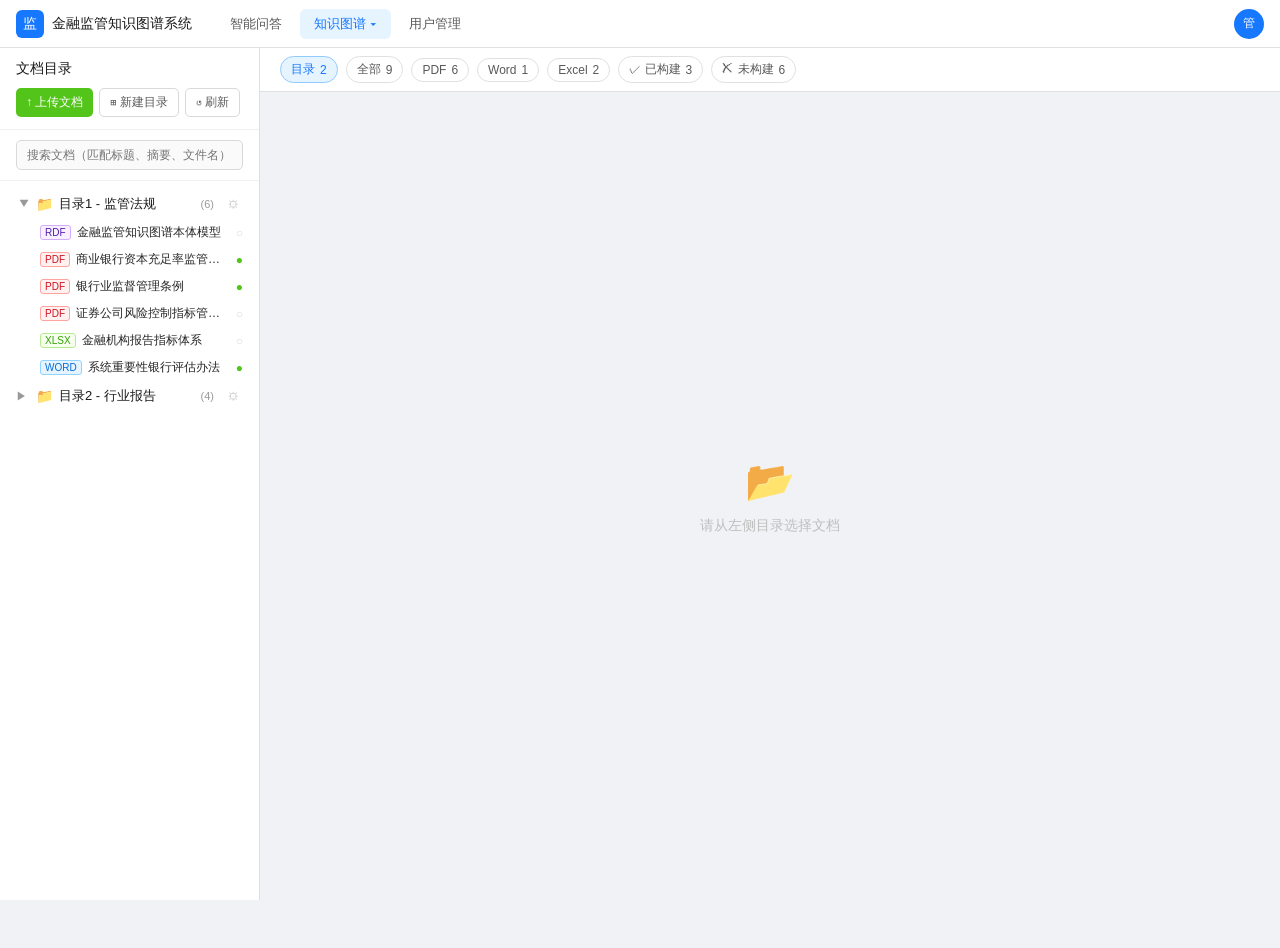
==== commit a2ad3f6e: "完善构建知识图谱等一些功能的操作" ====
--- a/kg-system/index.html
+++ b/kg-system/index.html
@@ -60,6 +60,7 @@
 .badge-pdf{background:#fff1f0;color:#cf1322;border:0.5px solid #ffa39e}
 .badge-xlsx{background:#f6ffed;color:#389e0d;border:0.5px solid #b7eb8f}
 .badge-word{background:#e6f4ff;color:#096dd9;border:0.5px solid #91d5ff}
+.badge-rdf{background:#f9f0ff;color:#531dab;border:0.5px solid #d3adf7}
 .file-name{flex:1;font-size:12px;color:#262626;overflow:hidden;text-overflow:ellipsis;white-space:nowrap}
 .file-status{width:14px;height:14px;flex-shrink:0}
 .status-built{color:#52c41a;font-size:12px}
@@ -130,11 +131,15 @@
 .build-progress{background:#f6ffed;border:0.5px solid #b7eb8f;border-radius:8px;padding:14px 16px;margin-bottom:12px}
 .progress-title{display:flex;align-items:center;gap:8px;margin-bottom:8px}
 .progress-dot{width:8px;height:8px;border-radius:50%;background:#52c41a;animation:pulse 1s infinite}
+.progress-dot.warning{background:#fa8c16}
+.progress-dot.success{background:#1677ff}
 @keyframes pulse{0%,100%{opacity:1}50%{opacity:0.4}}
 .progress-label{font-size:13px;font-weight:500;color:#1a1a1a}
 .progress-link{font-size:12px;color:#1677ff;cursor:pointer;margin-left:auto}
 .progress-bar-wrap{background:#e0e0e0;border-radius:4px;height:6px;margin-bottom:6px;overflow:hidden}
 .progress-bar-fill{height:100%;border-radius:4px;background:#52c41a;transition:width 0.5s ease}
+.progress-bar-fill.warning{background:#fa8c16}
+.progress-bar-fill.success{background:#1677ff}
 .progress-pct{font-size:12px;color:#52c41a;text-align:right}
 .progress-step{font-size:12px;color:#8c8c8c}
 /* KG Management */
@@ -412,6 +417,120 @@
   </div>
 </div>
 
+<!-- Incremental Build Modal -->
+<div class="modal-overlay hidden" id="incrementalBuildModal">
+  <div class="modal" style="width:500px">
+    <div class="modal-header">
+      <div class="modal-title">增量构建图谱</div>
+      <div class="modal-close" onclick="document.getElementById('incrementalBuildModal').classList.add('hidden')">×</div>
+    </div>
+    <div class="modal-body">
+      <div style="display:flex;align-items:flex-start;gap:14px;background:#f6ffed;border:0.5px solid #b7eb8f;border-radius:8px;padding:14px;margin-bottom:18px">
+        <div style="font-size:22px;flex-shrink:0;margin-top:-2px">💡</div>
+        <div style="font-size:12px;color:#389e0d;line-height:1.8">
+          <strong style="font-size:13px">增量构建说明</strong><br>
+          仅对<span style="color:#1a1a1a;font-weight:600">新增或未构建</span>的文档进行图谱构建，已构建的文档将跳过，不会重复处理。
+        </div>
+      </div>
+      <div style="margin-bottom:16px">
+        <div style="font-size:12px;color:#8c8c8c;margin-bottom:8px">构建范围</div>
+        <div style="display:flex;gap:8px;flex-wrap:wrap" id="incrementalDocList"></div>
+      </div>
+      <div style="display:flex;align-items:center;justify-content:space-between;padding:10px 14px;background:#f8f9fc;border-radius:6px;font-size:12px;color:#595959">
+        <span>待构建文档</span>
+        <span id="incrDocCount" style="font-weight:600;color:#1677ff;font-size:14px">0 个</span>
+      </div>
+    </div>
+    <div class="modal-footer">
+      <button class="btn btn-outline" onclick="document.getElementById('incrementalBuildModal').classList.add('hidden')">取消</button>
+      <button class="btn btn-success" onclick="doIncrementalBuild()">⚡ 开始增量构建</button>
+    </div>
+  </div>
+</div>
+
+<!-- Full Rebuild Modal -->
+<div class="modal-overlay hidden" id="fullRebuildModal">
+  <div class="modal" style="width:500px">
+    <div class="modal-header">
+      <div class="modal-title">全量重建图谱</div>
+      <div class="modal-close" onclick="document.getElementById('fullRebuildModal').classList.add('hidden')">×</div>
+    </div>
+    <div class="modal-body">
+      <div style="display:flex;align-items:flex-start;gap:14px;background:#fff1f0;border:0.5px solid #ffa39e;border-radius:8px;padding:14px;margin-bottom:18px">
+        <div style="font-size:22px;flex-shrink:0;margin-top:-2px">⚠️</div>
+        <div style="font-size:12px;color:#cf1322;line-height:1.8">
+          <strong style="font-size:13px">全量重建警告</strong><br>
+          此操作将<span style="font-weight:600">清空现有图谱数据</span>，然后对<strong>所有文档</strong>重新构建。适合图谱结构需要整体更新时使用。
+        </div>
+      </div>
+      <div style="margin-bottom:14px">
+        <div style="font-size:12px;color:#8c8c8c;margin-bottom:8px">当前图谱状态</div>
+        <div style="display:grid;grid-template-columns:1fr 1fr;gap:10px">
+          <div style="padding:10px 14px;background:#f8f9fc;border-radius:6px;text-align:center">
+            <div id="fullRebuildNodeCount" style="font-size:22px;font-weight:700;color:#1677ff">10</div>
+            <div style="font-size:11px;color:#8c8c8c">当前节点数</div>
+          </div>
+          <div style="padding:10px 14px;background:#f8f9fc;border-radius:6px;text-align:center">
+            <div id="fullRebuildEdgeCount" style="font-size:22px;font-weight:700;color:#722ed1">10</div>
+            <div style="font-size:11px;color:#8c8c8c">当前关系数</div>
+          </div>
+        </div>
+      </div>
+      <div style="display:flex;align-items:center;justify-content:space-between;padding:10px 14px;background:#f8f9fc;border-radius:6px;font-size:12px;color:#595959">
+        <span>待重建文档</span>
+        <span style="font-weight:600;color:#1677ff;font-size:14px" id="fullRebuildDocCount">0 个</span>
+      </div>
+    </div>
+    <div class="modal-footer">
+      <button class="btn btn-outline" onclick="document.getElementById('fullRebuildModal').classList.add('hidden')">取消</button>
+      <button class="btn btn-primary" onclick="doFullRebuild()">⚡ 开始全量重建</button>
+    </div>
+  </div>
+</div>
+
+<!-- Clear KG Modal -->
+<div class="modal-overlay hidden" id="clearKgModal">
+  <div class="modal" style="width:420px">
+    <div class="modal-header">
+      <div class="modal-title">清空知识图谱</div>
+      <div class="modal-close" onclick="document.getElementById('clearKgModal').classList.add('hidden')">×</div>
+    </div>
+    <div class="modal-body">
+      <div style="display:flex;align-items:flex-start;gap:14px;background:#fff1f0;border:0.5px solid #ffa39e;border-radius:8px;padding:14px;margin-bottom:16px">
+        <div style="font-size:22px;flex-shrink:0;margin-top:-2px">⛔</div>
+        <div style="font-size:12px;color:#cf1322;line-height:1.8">
+          <strong>危险操作确认</strong><br>
+          此操作将永久删除知识图谱中的<strong>所有节点和关系数据</strong>，文档本身不会被删除，但所有图谱构建状态将被重置。
+        </div>
+      </div>
+      <div style="margin-bottom:12px">
+        <div style="font-size:12px;color:#8c8c8c;margin-bottom:8px">将清空的数据</div>
+        <div style="display:grid;grid-template-columns:1fr 1fr 1fr;gap:8px">
+          <div style="padding:8px;background:#f8f9fc;border-radius:6px;text-align:center">
+            <div style="font-size:18px;font-weight:700;color:#1677ff" id="clearNodeCount">10</div>
+            <div style="font-size:11px;color:#8c8c8c">节点</div>
+          </div>
+          <div style="padding:8px;background:#f8f9fc;border-radius:6px;text-align:center">
+            <div style="font-size:18px;font-weight:700;color:#722ed1" id="clearEdgeCount">10</div>
+            <div style="font-size:11px;color:#8c8c8c">关系</div>
+          </div>
+          <div style="padding:8px;background:#f8f9fc;border-radius:6px;text-align:center">
+            <div style="font-size:18px;font-weight:700;color:#cf1322" id="clearDocCount">0</div>
+            <div style="font-size:11px;color:#8c8c8c">重置文档</div>
+          </div>
+        </div>
+      </div>
+      <div style="padding:10px 14px;background:#fafafa;border-radius:6px;font-size:12px;color:#8c8c8c;text-align:center">
+        此操作不可撤销，请确认您了解操作后果
+      </div>
+    </div>
+    <div class="modal-footer">
+      <button class="btn btn-outline" onclick="document.getElementById('clearKgModal').classList.add('hidden')">取消</button>
+      <button class="btn btn-danger" onclick="doClearKg()">⛔ 确认清空</button>
+    </div>
+  </div>
+</div>
+
 <!-- Build Modal -->
 <div class="modal-overlay hidden" id="buildModal">
   <div class="modal">
@@ -450,6 +569,57 @@
   </div>
 </div>
 
+<!-- Edit Doc Modal -->
+<div class="modal-overlay hidden" id="editDocModal">
+  <div class="modal" style="width:480px">
+    <div class="modal-header">
+      <div class="modal-title">编辑文档信息</div>
+      <div class="modal-close" onclick="document.getElementById('editDocModal').classList.add('hidden')">×</div>
+    </div>
+    <div class="modal-body">
+      <div style="margin-bottom:14px">
+        <div style="font-size:12px;color:#8c8c8c;margin-bottom:6px">文档名称</div>
+        <input id="editDocName" style="width:100%;height:34px;border:0.5px solid #d9d9d9;border-radius:5px;padding:0 10px;font-size:13px;outline:none;transition:border-color 0.2s" onfocus="this.style.borderColor='#1677ff'" onblur="this.style.borderColor='#d9d9d9'" placeholder="请输入文档名称" />
+      </div>
+      <div style="margin-bottom:14px">
+        <div style="font-size:12px;color:#8c8c8c;margin-bottom:6px">文档摘要</div>
+        <textarea id="editDocAbstract" style="width:100%;height:90px;border:0.5px solid #d9d9d9;border-radius:5px;padding:8px 10px;font-size:12px;outline:none;resize:none;line-height:1.7;transition:border-color 0.2s;font-family:inherit" onfocus="this.style.borderColor='#1677ff'" onblur="this.style.borderColor='#d9d9d9'" placeholder="请输入文档摘要（可选）"></textarea>
+      </div>
+      <div style="display:flex;gap:12px">
+        <div style="flex:1">
+          <div style="font-size:12px;color:#8c8c8c;margin-bottom:6px">文件类型</div>
+          <input id="editDocType" style="width:100%;height:34px;border:0.5px solid #f0f0f0;border-radius:5px;padding:0 10px;font-size:13px;outline:none;background:#f5f5f5;color:#8c8c8c" readonly />
+        </div>
+        <div style="flex:1">
+          <div style="font-size:12px;color:#8c8c8c;margin-bottom:6px">上传者</div>
+          <input id="editDocUploader" style="width:100%;height:34px;border:0.5px solid #d9d9d9;border-radius:5px;padding:0 10px;font-size:13px;outline:none;transition:border-color 0.2s" onfocus="this.style.borderColor='#1677ff'" onblur="this.style.borderColor='#d9d9d9'" placeholder="上传者" />
+        </div>
+      </div>
+    </div>
+    <div class="modal-footer">
+      <button class="btn btn-outline" onclick="document.getElementById('editDocModal').classList.add('hidden')">取消</button>
+      <button class="btn btn-primary" onclick="saveEditDoc()">保存</button>
+    </div>
+  </div>
+</div>
+
+<!-- Fullscreen Doc Modal -->
+<div class="modal-overlay hidden" id="fullscreenDocModal" style="background:rgba(0,0,0,0.85);z-index:2000">
+  <div style="width:85vw;max-width:1000px;height:85vh;background:#fff;border-radius:10px;display:flex;flex-direction:column;overflow:hidden;position:relative">
+    <div style="display:flex;align-items:center;justify-content:space-between;padding:14px 20px;border-bottom:0.5px solid #e0e0e0;flex-shrink:0;background:#fff">
+      <div style="display:flex;align-items:center;gap:10px">
+        <span id="fullscreenDocIcon" style="font-size:20px">📄</span>
+        <span id="fullscreenDocTitle" style="font-size:15px;font-weight:500;color:#1a1a1a"></span>
+      </div>
+      <div style="display:flex;align-items:center;gap:8px">
+        <button class="btn btn-outline" style="font-size:12px" onclick="downloadCurrentDoc()">↓ 下载</button>
+        <span style="cursor:pointer;color:#8c8c8c;font-size:22px;line-height:1" onclick="document.getElementById('fullscreenDocModal').classList.add('hidden')">×</span>
+      </div>
+    </div>
+    <div id="fullscreenDocBody" style="flex:1;overflow-y:auto;padding:32px 48px;font-size:14px;line-height:1.9;color:#434343"></div>
+  </div>
+</div>
+
 <!-- Upload Modal -->
 <div class="modal-overlay hidden" id="uploadModal">
   <div class="modal">
@@ -461,7 +631,7 @@
       <div style="border:1.5px dashed #d9d9d9;border-radius:8px;padding:32px;text-align:center;color:#8c8c8c;cursor:pointer;transition:all 0.15s" onmouseover="this.style.borderColor='#1677ff'" onmouseout="this.style.borderColor='#d9d9d9'">
         <div style="font-size:32px;margin-bottom:8px">📄</div>
         <div style="font-size:13px;color:#1a1a1a;margin-bottom:4px">点击或拖拽文件到此区域上传</div>
-        <div style="font-size:12px">支持 PDF、Word、Excel、TXT 格式，单文件不超过 50MB</div>
+        <div style="font-size:12px">支持 RDF、PDF、Word、Excel、TXT 格式，单文件不超过 50MB</div>
       </div>
       <div style="margin-top:12px">
         <div style="font-size:12px;color:#8c8c8c;margin-bottom:6px">上传目录：</div>
@@ -654,6 +824,8 @@
 };
 
 const docs = [
+  {id:10,dir:1,name:'金融监管知识图谱本体模型',type:'rdf',built:false,size:'356 KB',chars:4280,uploader:'admin',date:'2026-05-14 16:30',
+   abstract:'本RDF文件定义了金融监管领域的本体模型，包含监管机构、金融机构、法规文件、监管指标等核心实体类型及其关系属性。'},
   {id:1,dir:1,name:'商业银行资本充足率监管规定',type:'pdf',built:true,size:'2.34 MB',chars:12580,uploader:'admin',date:'2026-05-10 09:30',
    abstract:'本规定依据《商业银行法》及相关法规，对商业银行资本充足率计算方法、最低要求、监控报告等作出详细规定，旨在强化资本约束，防范系统性金融风险。'},
   {id:2,dir:1,name:'银行业监督管理条例',type:'pdf',built:true,size:'1.87 MB',chars:9430,uploader:'admin',date:'2026-05-10 09:45',
@@ -710,7 +882,7 @@
       <div class="tree-files" id="dir-files-${dir.id}" style="${dir.open?'':'display:none'}">
         ${dirDocs.map(d=>`
           <div class="tree-file ${currentDoc&&currentDoc.id===d.id?'selected':''}" id="file-${d.id}" onclick="selectDoc(${d.id})">
-            <span class="file-type-badge badge-${d.type==='pdf'?'pdf':d.type==='xlsx'?'xlsx':'word'}">${d.type.toUpperCase()}</span>
+            <span class="file-type-badge badge-${d.type==='pdf'?'pdf':d.type==='xlsx'?'xlsx':d.type==='rdf'?'rdf':'word'}">${d.type.toUpperCase()}</span>
             <span class="file-name">${d.name}</span>
             <span class="${d.built?'status-built':'status-unbuilt'}" title="${d.built?'已构建图谱':'未构建图谱'}">${d.built?'●':'○'}</span>
           </div>`).join('')}
@@ -752,15 +924,15 @@
         <div class="doc-title">${d.name}</div>
         <div class="doc-actions">
           <button class="btn btn-success" onclick="openBuildModal()" style="font-size:12px">⚡ 构建知识图谱</button>
-          <button class="btn btn-outline" style="font-size:12px">✎ 编辑</button>
-          <button class="btn btn-outline" style="font-size:12px">↓ 下载</button>
-          <button class="btn btn-outline" style="font-size:12px">⛶ 全屏</button>
+          <button class="btn btn-outline" style="font-size:12px" onclick="openEditDocModal()">✎ 编辑</button>
+          <button class="btn btn-outline" style="font-size:12px" onclick="downloadCurrentDoc()">↓ 下载</button>
+          <button class="btn btn-outline" style="font-size:12px" onclick="openFullscreenDoc()">⛶ 全屏</button>
           <button class="btn btn-danger" style="font-size:12px" onclick="deleteDoc()">删除</button>
           <span style="cursor:pointer;color:#8c8c8c;font-size:18px;margin-left:4px" onclick="currentDoc=null;renderDocView();renderTree()">×</span>
         </div>
       </div>
       <div class="doc-meta-row">
-        <span class="doc-tag" style="background:${d.type==='pdf'?'#fff1f0':d.type==='xlsx'?'#f6ffed':'#e6f4ff'};color:${d.type==='pdf'?'#cf1322':d.type==='xlsx'?'#389e0d':'#096dd9'};border:0.5px solid ${d.type==='pdf'?'#ffa39e':d.type==='xlsx'?'#b7eb8f':'#91d5ff'}">${d.type.toUpperCase()}</span>
+        <span class="doc-tag" style="background:${d.type==='pdf'?'#fff1f0':d.type==='xlsx'?'#f6ffed':d.type==='rdf'?'#f9f0ff':'#e6f4ff'};color:${d.type==='pdf'?'#cf1322':d.type==='xlsx'?'#389e0d':d.type==='rdf'?'#531dab':'#096dd9'};border:0.5px solid ${d.type==='pdf'?'#ffa39e':d.type==='xlsx'?'#b7eb8f':d.type==='rdf'?'#d3adf7':'#91d5ff'}">${d.type.toUpperCase()}</span>
         ${builtTag}
       </div>
       <div class="doc-info">
@@ -882,6 +1054,54 @@
   return '';
 }
 
+// ---- KG 增/全量/清空构建 ----
+function openIncrementalBuild(){
+  const unbuilt = docs.filter(d => !d.built);
+  document.getElementById('incrDocCount').textContent = unbuilt.length + ' 个';
+  const list = document.getElementById('incrementalDocList');
+  if(unbuilt.length === 0){
+    list.innerHTML = '<div style="font-size:12px;color:#8c8c8c;padding:8px 0">所有文档已构建完成，无需增量构建。</div>';
+  } else {
+    list.innerHTML = unbuilt.map(d => {
+      const color = {pdf:'#cf1322',xlsx:'#389e0d',word:'#096dd9',rdf:'#531dab'}[d.type] || '#1677ff';
+      return `<span style="padding:4px 10px;background:#f8f9fc;border:0.5px solid #e8e8e8;border-radius:14px;font-size:12px;color:#434343">${d.name}</span>`;
+    }).join('');
+  }
+  document.getElementById('incrementalBuildModal').classList.remove('hidden');
+}
+function doIncrementalBuild(){
+  const unbuilt = docs.filter(d => !d.built);
+  document.getElementById('incrementalBuildModal').classList.add('hidden');
+  showBuildProgress('incremental', unbuilt.length);
+}
+function openFullRebuild(){
+  document.getElementById('fullRebuildNodeCount').textContent = nodeData.length;
+  document.getElementById('fullRebuildEdgeCount').textContent = tripleData.length;
+  document.getElementById('fullRebuildDocCount').textContent = docs.length + ' 个';
+  document.getElementById('fullRebuildModal').classList.remove('hidden');
+}
+function doFullRebuild(){
+  document.getElementById('fullRebuildModal').classList.add('hidden');
+  showBuildProgress('full', docs.length);
+}
+function openClearKg(){
+  document.getElementById('clearNodeCount').textContent = nodeData.length;
+  document.getElementById('clearEdgeCount').textContent = tripleData.length;
+  const unbuiltCount = docs.filter(d => d.built).length;
+  document.getElementById('clearDocCount').textContent = unbuiltCount;
+  document.getElementById('clearKgModal').classList.remove('hidden');
+}
+function doClearKg(){
+  nodeData.splice(0, nodeData.length);
+  tripleData.splice(0, tripleData.length);
+  docs.forEach(d => d.built = false);
+  document.getElementById('clearKgModal').classList.add('hidden');
+  renderTree();
+  renderKgManage();
+  renderVis();
+  showToast('知识图谱已清空，所有文档构建状态已重置');
+}
+
 // ---- Build Modal ----
 function openBuildModal(){
   if(currentDoc){
@@ -897,63 +1117,168 @@
   });
 }
 function startBuild(){
+  let count = 0;
+  let label = '';
+  if(buildOpt==='single'){
+    count = 1;
+    label = currentDoc ? currentDoc.name : '当前文档';
+  } else if(buildOpt==='dir'){
+    const dirId = currentDoc ? currentDoc.dir : 1;
+    count = docs.filter(d=>d.dir===dirId&&!d.built).length;
+    label = `目录${dirId}未构建文档`;
+  } else {
+    count = docs.filter(d=>!d.built).length;
+    label = '所有未构建文档';
+  }
+  if(count===0){ showToast('没有需要构建的文档'); closeBuildModal(); return; }
   closeBuildModal();
-  showBuildProgress();
+  showBuildProgress('single', count, label);
 }
 
 // ---- Build Progress ----
-function showBuildProgress(){
+function showBuildProgress(mode, count, label){
+  let modeLabel = {incremental:'增量构建',full:'全量重建',single:'文档构建'}[mode] || '构建';
+  let stepLabels = {
+    incremental:[
+      {pct:10,label:'扫描新增文档...'},
+      {pct:25,label:'提取实体与关系...'},
+      {pct:50,label:'增量写入图数据库...'},
+      {pct:75,label:'更新索引与统计...'},
+      {pct:90,label:'校验数据完整性...'},
+      {pct:100,label:'增量构建完成！'}
+    ],
+    full:[
+      {pct:10,label:'清空现有图谱...'},
+      {pct:20,label:'加载所有文档...'},
+      {pct:35,label:'批量提取实体...'},
+      {pct:55,label:'批量抽取三元组...'},
+      {pct:75,label:'写入图数据库...'},
+      {pct:88,label:'创建索引与约束...'},
+      {pct:95,label:'验证数据一致性...'},
+      {pct:100,label:'全量重建完成！'}
+    ],
+    single:[
+      {pct:15,label:'分析文档结构...'},
+      {pct:30,label:'识别金融实体...'},
+      {pct:50,label:'抽取三元组关系...'},
+      {pct:70,label:'构建本体映射...'},
+      {pct:85,label:'创建约束和索引...'},
+      {pct:95,label:'写入图数据库...'},
+      {pct:100,label:'构建完成！'}
+    ]
+  };
+  const steps = stepLabels[mode] || stepLabels.single;
   const bar=document.getElementById('statsBar');
   bar.innerHTML=`<div class="build-progress" style="flex:1">
     <div class="progress-title">
-      <div class="progress-dot"></div>
-      <div class="progress-label">正在构建知识图谱</div>
-      <div class="progress-link" onclick="hideBuildProgress()">查看详情</div>
-    </div>
-    <div class="progress-bar-wrap"><div class="progress-bar-fill" id="progFill" style="width:5%"></div></div>
+      <div class="progress-dot ${mode==='full'?'warning':mode==='incremental'?'success':''}"></div>
+      <div class="progress-label">${modeLabel}中（${count}个文档）</div>
+      <div class="progress-link" onclick="hideBuildProgress()">收起</div>
+    </div>
+    <div class="progress-bar-wrap"><div class="progress-bar-fill ${mode==='full'?'warning':mode==='incremental'?'success':''}" id="progFill" style="width:0%"></div></div>
     <div style="display:flex;justify-content:space-between">
-      <div class="progress-step" id="progStep">正在提取实体...</div>
-      <div class="progress-pct" id="progPct">5%</div>
+      <div class="progress-step" id="progStep">准备开始...</div>
+      <div class="progress-pct" id="progPct">0%</div>
     </div>
   </div>`;
-  const steps=[
-    {pct:15,label:'正在分析文档结构...'},
-    {pct:30,label:'识别金融实体...'},
-    {pct:50,label:'抽取三元组关系...'},
-    {pct:70,label:'构建本体映射...'},
-    {pct:85,label:'创建约束和索引...'},
-    {pct:95,label:'写入图数据库...'},
-    {pct:100,label:'构建完成！'}
-  ];
+
   let i=0;
   const iv=setInterval(()=>{
     if(i>=steps.length){
       clearInterval(iv);
-      if(currentDoc)currentDoc.built=true;
+      // 完成后更新状态
+      if(mode==='incremental'||mode==='single'){
+        const toMark = mode==='single' ? (currentDoc?[currentDoc]:docs.filter(d=>!d.built).slice(0,count)) : docs.filter(d=>!d.built);
+        toMark.forEach(d=>d.built=true);
+        // 追加模拟图谱数据
+        appendMockKgData(toMark.length);
+      } else       if(mode==='full'){
+        nodeData.splice(0, nodeData.length);
+        tripleData.splice(0, tripleData.length);
+        docs.forEach(d=>d.built=true);
+        appendMockKgData(docs.length, true);
+      }
       renderTree();
+      renderKgManage();
+      renderVis();
       setTimeout(()=>{
         restoreStatsBar();
+        if(currentDoc)currentDoc.built=true;
         renderDocView();
-        showToast('构建完成！处理 1 个文档，提取 45 个三元组，创建 22 个节点，23 个关系');
-      },500);
+        const tip = mode==='full' ? `全量重建完成！共处理 ${count} 个文档，生成 ${nodeData.length} 个节点、${tripleData.length} 个关系` :
+                     mode==='incremental' ? `增量构建完成！处理 ${count} 个文档，新增 45 个节点` :
+                     `构建完成！提取 45 个三元组，创建 22 个节点、23 个关系`;
+        showToast(tip);
+      },400);
       return;
     }
     const s=steps[i++];
     document.getElementById('progFill').style.width=s.pct+'%';
     document.getElementById('progPct').textContent=s.pct+'%';
     document.getElementById('progStep').textContent=s.label;
-  },800);
+  },900);
+}
+function appendMockKgData(docCount, isFull){
+  const prefix = isFull ? '' : '';
+  const startId = nodeData.length + 1;
+  const newNodes = [
+    {name:'信用风险',type:'风险类别'},
+    {name:'操作风险',type:'风险类别'},
+    {name:'市场风险',type:'风险类别'},
+    {name:'杠杆率',type:'监管指标'},
+    {name:'拨备覆盖率',type:'监管指标'},
+    {name:'关联交易',type:'合规要求'},
+    {name:'信息披露',type:'合规要求'},
+    {name:'现场检查',type:'监管要求'},
+    {name:'非现场监管',type:'监管要求'},
+    {name:'行政处罚',type:'处罚事项'},
+    {name:'整改要求',type:'合规要求'},
+    {name:'资本规划',type:'合规要求'}
+  ];
+  const newTriples = [
+    {s:'商业银行',p:'面临',o:'信用风险'},
+    {s:'商业银行',p:'面临',o:'操作风险'},
+    {s:'商业银行',p:'面临',o:'市场风险'},
+    {s:'资本充足率',p:'监管要求',o:'≥10.5%'},
+    {s:'杠杆率',p:'监管要求',o:'≥4%'},
+    {s:'拨备覆盖率',p:'监管要求',o:'≥150%'},
+    {s:'中国银保监会',p:'实施',o:'现场检查'},
+    {s:'中国银保监会',p:'实施',o:'非现场监管'},
+    {s:'中国银保监会',p:'发出',o:'行政处罚'},
+    {s:'金融机构',p:'需遵守',o:'信息披露'}
+  ];
+  const typeMap = {
+    '信用风险':'风险类别','操作风险':'风险类别','市场风险':'风险类别',
+    '杠杆率':'监管指标','拨备覆盖率':'监管指标',
+    '关联交易':'合规要求','信息披露':'合规要求','整改要求':'合规要求','资本规划':'合规要求',
+    '现场检查':'监管要求','非现场监管':'监管要求',
+    '行政处罚':'处罚事项'
+  };
+  const nodeColor = {
+    '监管机构':'#1677ff','法规文件':'#f5222d','金融机构':'#52c41a',
+    '监管指标':'#fa8c16','风险类别':'#722ed1','合规要求':'#fadb14',
+    '处罚事项':'#eb2f96','监管要求':'#13c2c2'
+  };
+  newNodes.slice(0, Math.min(docCount + 3, newNodes.length)).forEach((n, idx) => {
+    nodeData.push({id: startId + idx, name: n.name, type: n.type, rels: 2, triples: 3, source: '批量构建'});
+  });
+  newTriples.slice(0, Math.min(docCount + 2, newTriples.length)).forEach(t => {
+    tripleData.push({s:t.s, sType:typeMap[t.s]||'金融机构', p:t.p, o:t.o, oType:typeMap[t.o]||'合规要求', conf:0.93, source:'批量构建'});
+  });
 }
 function hideBuildProgress(){restoreStatsBar()}
 function restoreStatsBar(){
+  const builtCount = docs.filter(d=>d.built).length;
+  const unbuiltCount = docs.length - builtCount;
   document.getElementById('statsBar').innerHTML=`
     <div class="stat-chip active"><span>目录</span><span class="count">2</span></div>
-    <div class="stat-chip"><span>全部</span><span class="count">9</span></div>
-    <div class="stat-chip"><span>PDF</span><span class="count">6</span></div>
-    <div class="stat-chip"><span>Word</span><span class="count">1</span></div>
-    <div class="stat-chip"><span>Excel</span><span class="count">2</span></div>
-    <div class="stat-chip"><span>✓ 已构建</span><span class="count" id="countBuilt">4</span></div>
-    <div class="stat-chip"><span>✗ 未构建</span><span class="count" id="countUnbuilt">5</span></div>`;
+    <div class="stat-chip"><span>全部</span><span class="count">${docs.length}</span></div>
+    <div class="stat-chip"><span>PDF</span><span class="count">${docs.filter(d=>d.type==='pdf').length}</span></div>
+    <div class="stat-chip"><span>RDF</span><span class="count">${docs.filter(d=>d.type==='rdf').length}</span></div>
+    <div class="stat-chip"><span>Word</span><span class="count">${docs.filter(d=>d.type==='word').length}</span></div>
+    <div class="stat-chip"><span>Excel</span><span class="count">${docs.filter(d=>d.type==='xlsx').length}</span></div>
+    <div class="stat-chip"><span>✓ 已构建</span><span class="count" id="countBuilt">${builtCount}</span></div>
+    <div class="stat-chip"><span>✗ 未构建</span><span class="count" id="countUnbuilt">${unbuiltCount}</span></div>`;
 }
 
 // ---- Page Switch ----
@@ -1047,10 +1372,10 @@
             <div class="kg-page-sub">管理金融监管知识图谱，同步文档数据到图数据库</div>
           </div>
           <div style="display:flex;gap:8px">
-            <button class="btn btn-success">⊕ 增量构建图谱</button>
-            <button class="btn btn-primary">↺ 全量重建图谱</button>
-            <button class="btn btn-danger">⊖ 清空图谱</button>
-            <button class="btn btn-outline">↺ 刷新统计</button>
+            <button class="btn btn-success" onclick="openIncrementalBuild()">⊕ 增量构建图谱</button>
+            <button class="btn btn-primary" onclick="openFullRebuild()">↺ 全量重建图谱</button>
+            <button class="btn btn-danger" onclick="openClearKg()">⊖ 清空图谱</button>
+            <button class="btn btn-outline" onclick="renderKgManage()">↺ 刷新统计</button>
           </div>
         </div>
       </div>
@@ -1987,6 +2312,105 @@
     showToast('文档已删除');
   }
 }
+
+// ---- 编辑文档 ----
+function openEditDocModal(){
+  if(!currentDoc) return;
+  const d = currentDoc;
+  document.getElementById('editDocName').value = d.name;
+  document.getElementById('editDocAbstract').value = d.abstract || '';
+  document.getElementById('editDocType').value = d.type.toUpperCase();
+  document.getElementById('editDocUploader').value = d.uploader;
+  document.getElementById('editDocModal').classList.remove('hidden');
+}
+function saveEditDoc(){
+  if(!currentDoc) return;
+  const name = document.getElementById('editDocName').value.trim();
+  if(!name){ showToast('文档名称不能为空'); return; }
+  currentDoc.name = name;
+  currentDoc.abstract = document.getElementById('editDocAbstract').value.trim();
+  currentDoc.uploader = document.getElementById('editDocUploader').value.trim() || currentDoc.uploader;
+  document.getElementById('editDocModal').classList.add('hidden');
+  renderTree();
+  renderDocView();
+  showToast('文档信息已保存');
+}
+
+// ---- 下载文档 ----
+function downloadCurrentDoc(){
+  if(!currentDoc) return;
+  // 生成一个模拟文本内容并触发下载
+  const content = currentDoc.abstract
+    ? `文档名称：${currentDoc.name}\n文件类型：${currentDoc.type.toUpperCase()}\n上传者：${currentDoc.uploader}\n上传时间：${currentDoc.date}\n\n摘要：\n${currentDoc.abstract}`
+    : `文档名称：${currentDoc.name}\n文件类型：${currentDoc.type.toUpperCase()}\n上传者：${currentDoc.uploader}\n上传时间：${currentDoc.date}`;
+  const blob = new Blob([content], { type: 'text/plain;charset=utf-8' });
+  const url = URL.createObjectURL(blob);
+  const a = document.createElement('a');
+  a.href = url;
+  a.download = `${currentDoc.name}.${currentDoc.type}`;
+  document.body.appendChild(a);
+  a.click();
+  document.body.removeChild(a);
+  URL.revokeObjectURL(url);
+  showToast('文件下载中…');
+}
+
+// ---- 全屏预览 ----
+function openFullscreenDoc(){
+  if(!currentDoc) return;
+  const d = currentDoc;
+  const iconMap = { pdf:'📄', xlsx:'📊', word:'📝', rdf:'🔗' };
+  document.getElementById('fullscreenDocIcon').textContent = iconMap[d.type] || '📄';
+  document.getElementById('fullscreenDocTitle').textContent = d.name + '.' + d.type;
+
+  let bodyHtml = '';
+  if(d.type === 'xlsx'){
+    bodyHtml = `<div style="text-align:center;padding:60px 0;color:#8c8c8c">
+      <div style="font-size:48px;margin-bottom:16px">📊</div>
+      <div style="font-size:16px;font-weight:500;color:#1a1a1a;margin-bottom:8px">${d.name}</div>
+      <div style="font-size:13px">Excel 文件暂不支持在线预览，请点击右上角"下载"后查看。</div>
+    </div>`;
+  } else if(d.type === 'rdf'){
+    bodyHtml = `<div style="font-family:monospace;font-size:13px;background:#f8f9fc;border-radius:8px;padding:24px;line-height:2;color:#434343">
+      <div style="color:#8c8c8c;margin-bottom:16px;font-family:sans-serif;font-size:12px">— RDF/XML 本体文件预览 —</div>
+      <span style="color:#096dd9">&lt;?xml</span> <span style="color:#389e0d">version</span>="1.0" encoding="UTF-8"<span style="color:#096dd9">?&gt;</span><br>
+      <span style="color:#096dd9">&lt;rdf:RDF</span><br>
+      &nbsp;&nbsp;<span style="color:#389e0d">xmlns:rdf</span>="http://www.w3.org/1999/02/22-rdf-syntax-ns#"<br>
+      &nbsp;&nbsp;<span style="color:#389e0d">xmlns:owl</span>="http://www.w3.org/2002/07/owl#"<br>
+      &nbsp;&nbsp;<span style="color:#389e0d">xmlns:rdfs</span>="http://www.w3.org/2000/01/rdf-schema#"<br>
+      &nbsp;&nbsp;<span style="color:#389e0d">xmlns:fs</span>="http://kg.finance-reg.cn/ontology#"<span style="color:#096dd9">&gt;</span><br><br>
+      &nbsp;&nbsp;<span style="color:#cf1322">&lt;!-- 核心实体类 --&gt;</span><br>
+      &nbsp;&nbsp;<span style="color:#096dd9">&lt;owl:Class</span> <span style="color:#389e0d">rdf:about</span>="fs:RegulatoryBody"<span style="color:#096dd9">&gt;</span><br>
+      &nbsp;&nbsp;&nbsp;&nbsp;<span style="color:#096dd9">&lt;rdfs:label</span> xml:lang="zh"<span style="color:#096dd9">&gt;</span>监管机构<span style="color:#096dd9">&lt;/rdfs:label&gt;</span><br>
+      &nbsp;&nbsp;<span style="color:#096dd9">&lt;/owl:Class&gt;</span><br><br>
+      &nbsp;&nbsp;<span style="color:#096dd9">&lt;owl:Class</span> <span style="color:#389e0d">rdf:about</span>="fs:FinancialInstitution"<span style="color:#096dd9">&gt;</span><br>
+      &nbsp;&nbsp;&nbsp;&nbsp;<span style="color:#096dd9">&lt;rdfs:label</span> xml:lang="zh"<span style="color:#096dd9">&gt;</span>金融机构<span style="color:#096dd9">&lt;/rdfs:label&gt;</span><br>
+      &nbsp;&nbsp;<span style="color:#096dd9">&lt;/owl:Class&gt;</span><br><br>
+      &nbsp;&nbsp;<span style="color:#096dd9">&lt;owl:ObjectProperty</span> <span style="color:#389e0d">rdf:about</span>="fs:supervises"<span style="color:#096dd9">&gt;</span><br>
+      &nbsp;&nbsp;&nbsp;&nbsp;<span style="color:#096dd9">&lt;rdfs:label</span> xml:lang="zh"<span style="color:#096dd9">&gt;</span>监管<span style="color:#096dd9">&lt;/rdfs:label&gt;</span><br>
+      &nbsp;&nbsp;&nbsp;&nbsp;<span style="color:#096dd9">&lt;rdfs:domain</span> <span style="color:#389e0d">rdf:resource</span>="fs:RegulatoryBody"<span style="color:#096dd9">/&gt;</span><br>
+      &nbsp;&nbsp;&nbsp;&nbsp;<span style="color:#096dd9">&lt;rdfs:range</span> <span style="color:#389e0d">rdf:resource</span>="fs:FinancialInstitution"<span style="color:#096dd9">/&gt;</span><br>
+      &nbsp;&nbsp;<span style="color:#096dd9">&lt;/owl:ObjectProperty&gt;</span><br>
+      <span style="color:#096dd9">&lt;/rdf:RDF&gt;</span>
+    </div>`;
+  } else {
+    bodyHtml = `
+      <h2 style="font-size:20px;font-weight:600;text-align:center;margin-bottom:6px;color:#1a1a1a">${d.name}</h2>
+      <div style="text-align:center;color:#8c8c8c;font-size:12px;margin-bottom:24px">上传者：${d.uploader} &nbsp;·&nbsp; ${d.date} &nbsp;·&nbsp; ${d.size}</div>
+      ${d.abstract ? `<div style="background:#f8f9fc;border-left:3px solid #1677ff;padding:14px 18px;border-radius:0 6px 6px 0;margin-bottom:24px;font-size:13px;line-height:1.8;color:#434343"><strong style="color:#1677ff">摘要：</strong>${d.abstract}</div>` : ''}
+      <div style="font-size:14px;line-height:2;color:#434343">
+        <strong>第一章 总则</strong><br>
+        第一条 为规范金融机构经营行为，防范金融风险，维护金融稳定，依据《中华人民共和国银行业监督管理法》、《中华人民共和国商业银行法》等法律法规，制定本规定。<br><br>
+        第二条 本规定适用于在中华人民共和国境内设立的商业银行、政策性银行及其在境内外的分支机构。<br><br>
+        第三条 金融机构应当按照本规定要求，建立健全内部风险控制体系，确保各项监管指标持续达标，并按规定向监管部门报告。<br><br>
+        <strong>第二章 监管指标</strong><br>
+        第四条 金融机构应当持续满足资本充足率、流动性覆盖率、净稳定资金比例等核心监管指标要求，具体标准按照监管机构发布的相关规定执行。<br><br>
+        第五条 金融机构应当建立监管指标日常监测机制，对接近或触及监管红线的指标及时采取纠偏措施，并向监管机构报告。
+      </div>`;
+  }
+  document.getElementById('fullscreenDocBody').innerHTML = bodyHtml;
+  document.getElementById('fullscreenDocModal').classList.remove('hidden');
+}
 function showBuildDir(dirId){
   const dir=dirs.find(d=>d.id===dirId);
   if(dir){
